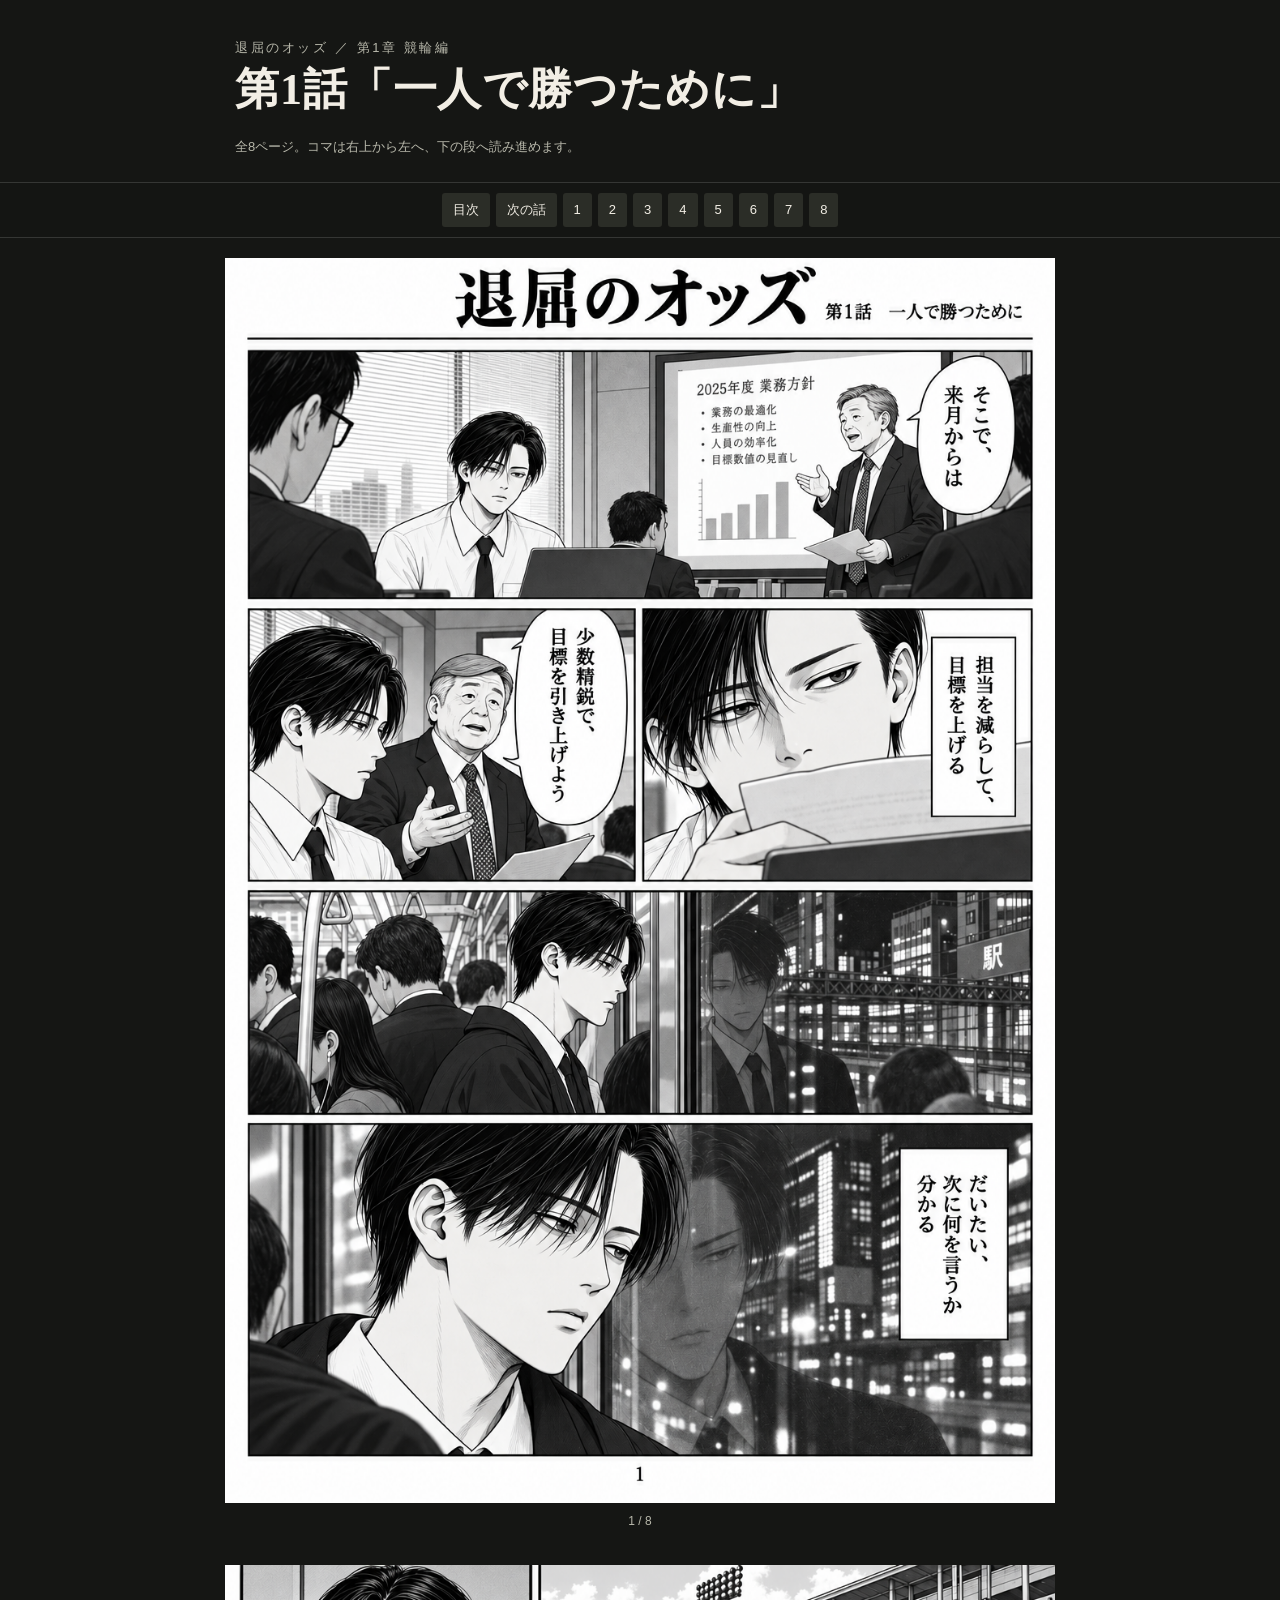
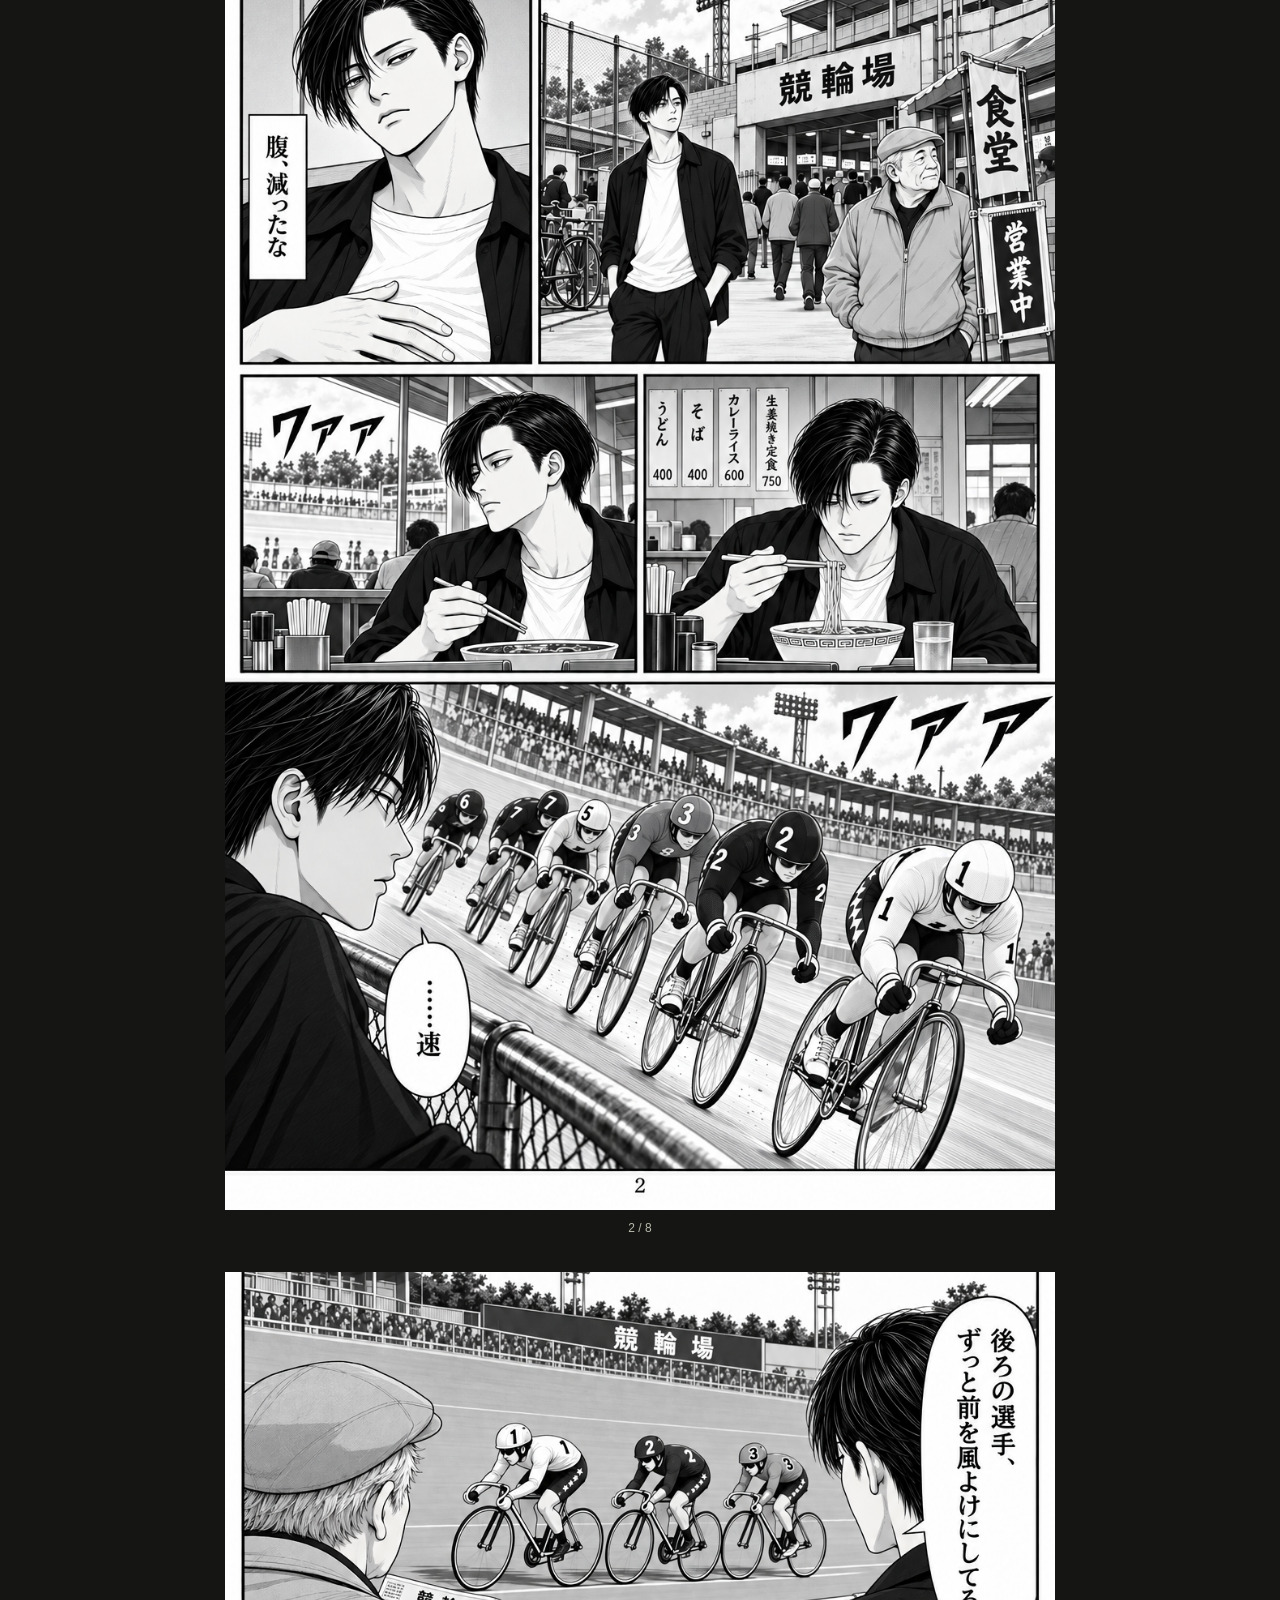
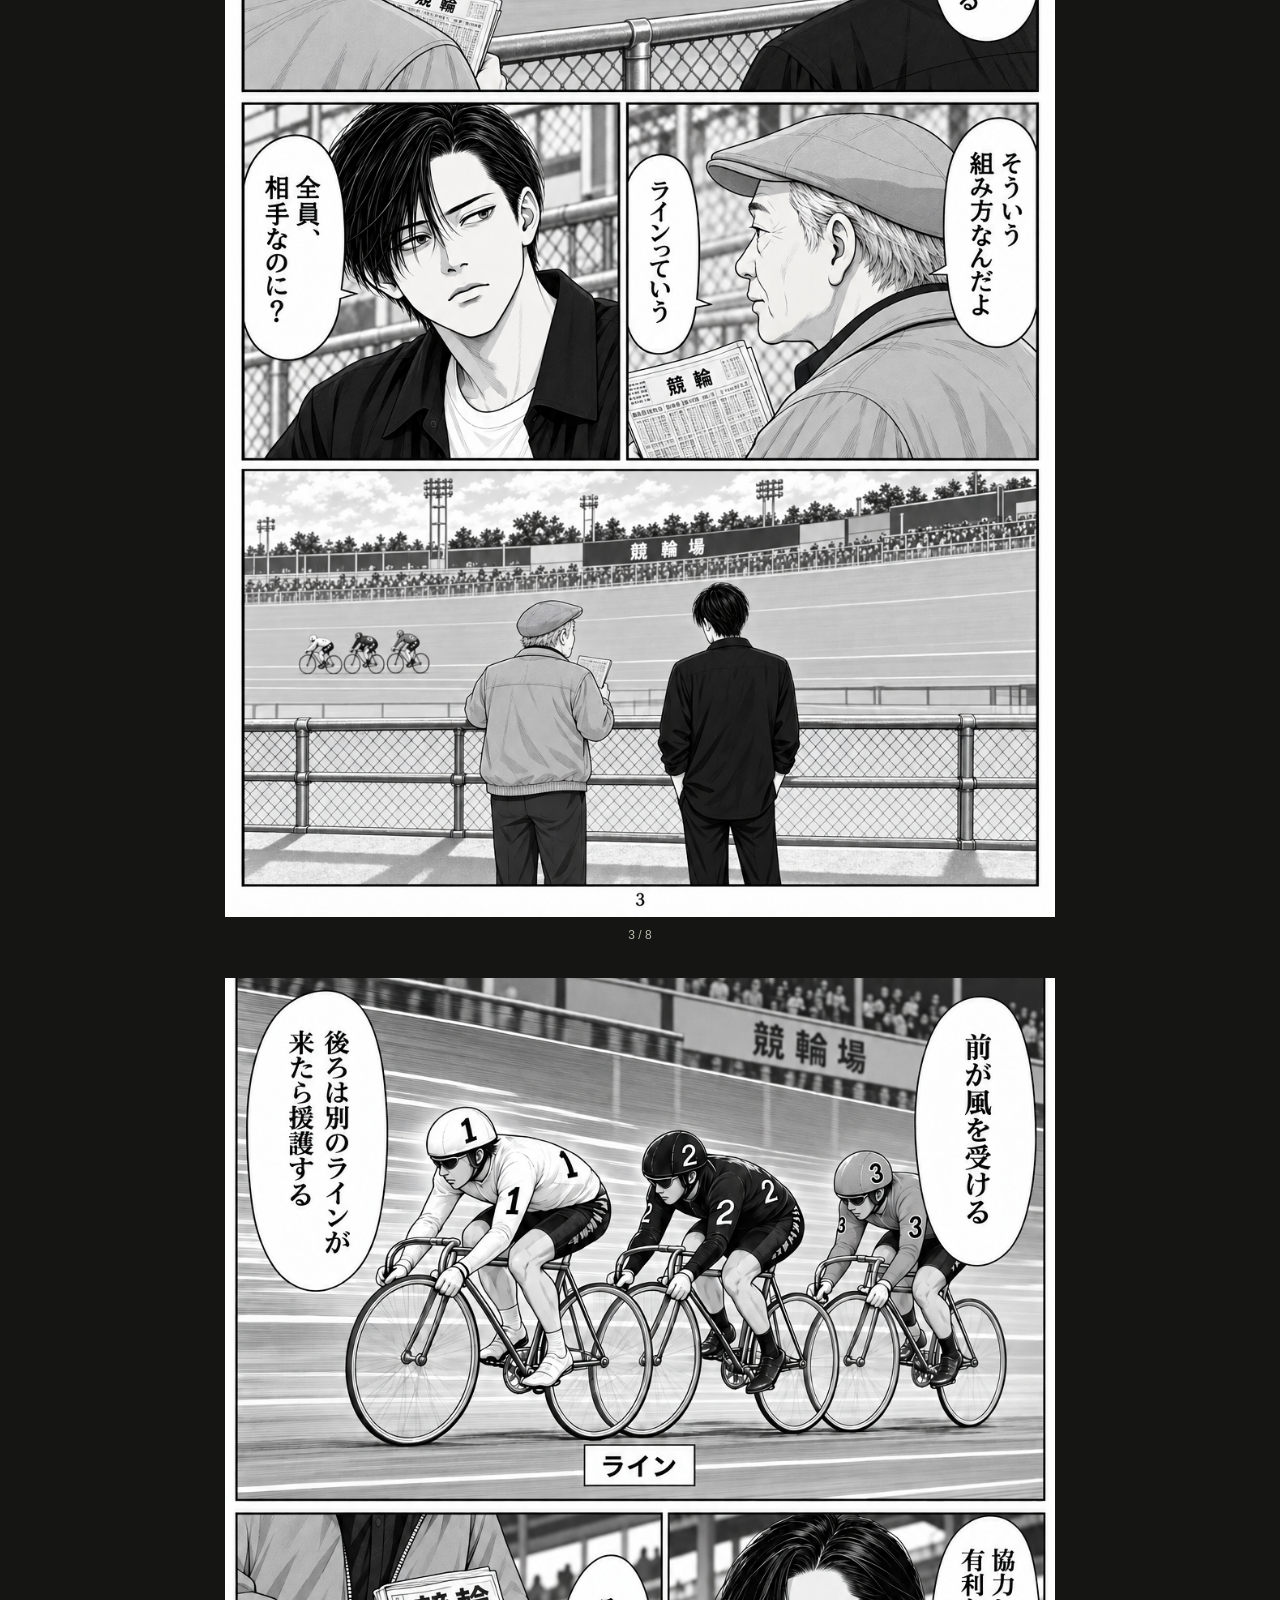
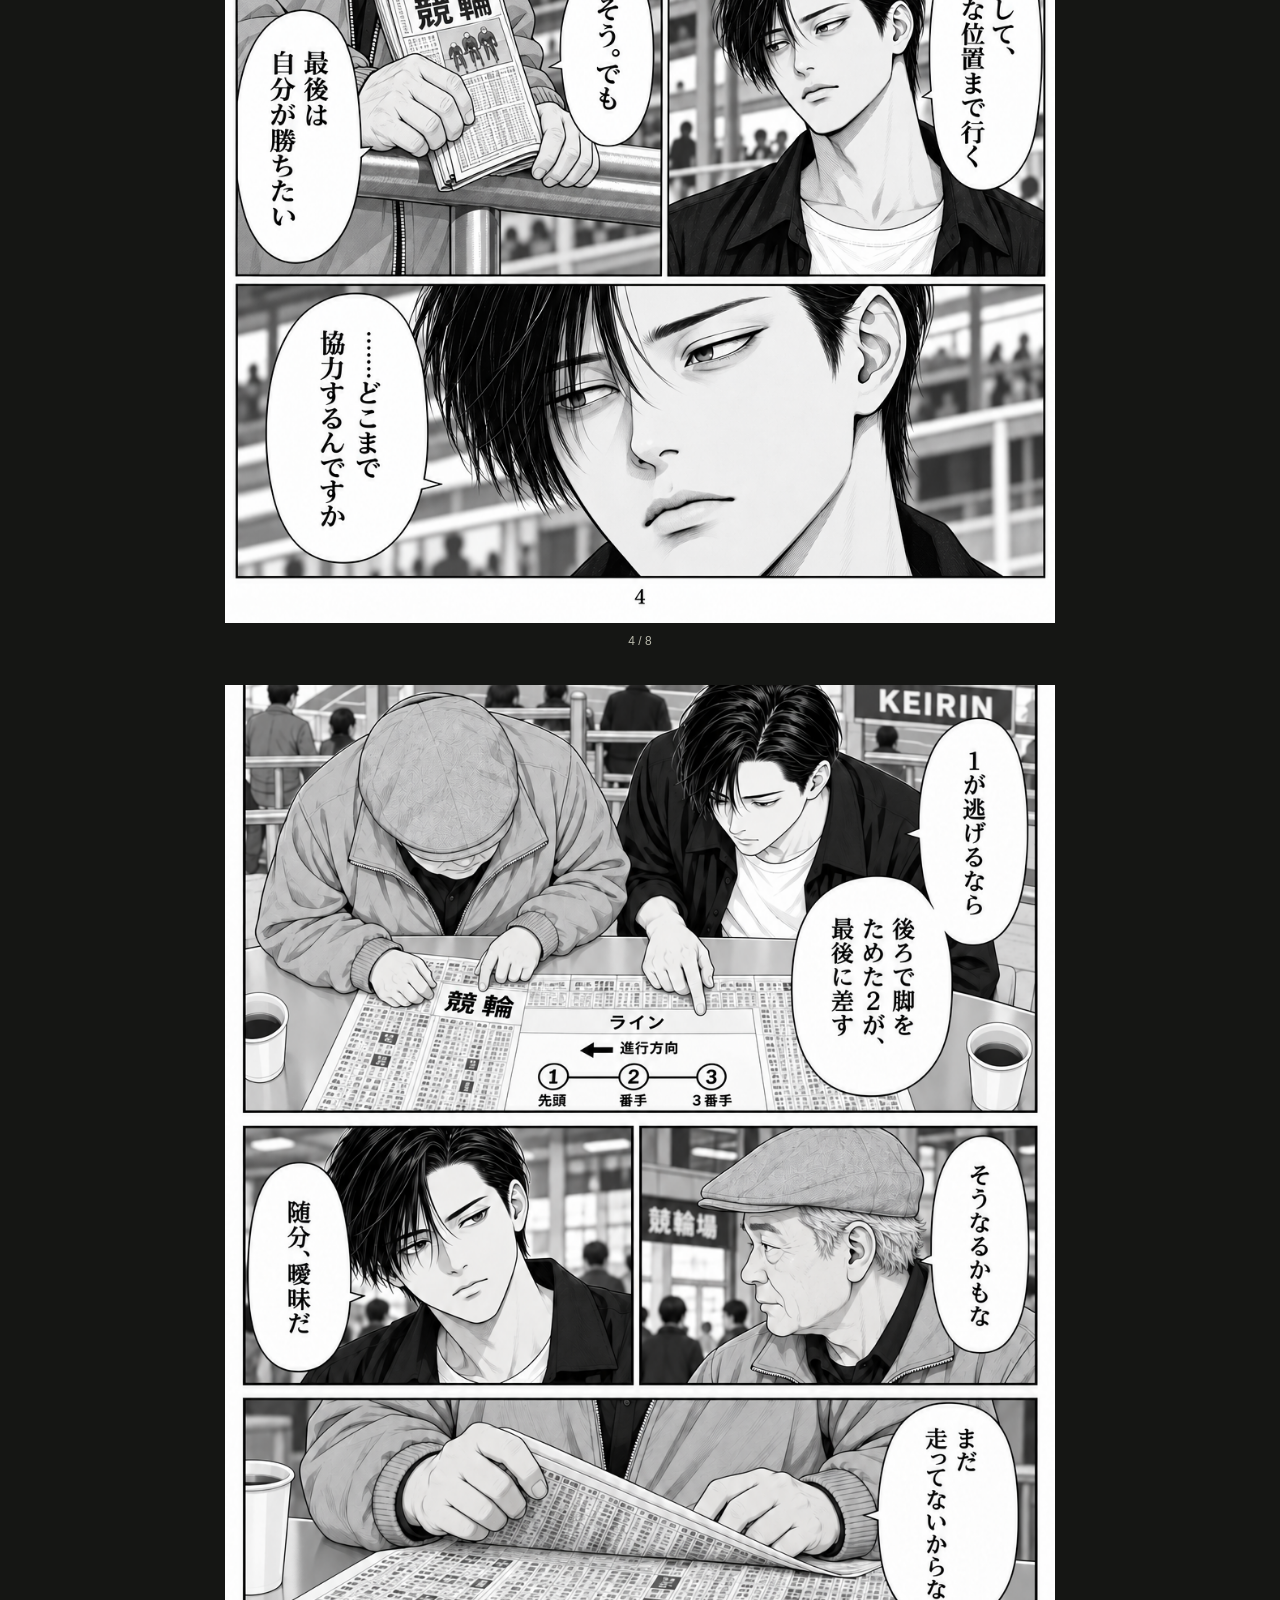
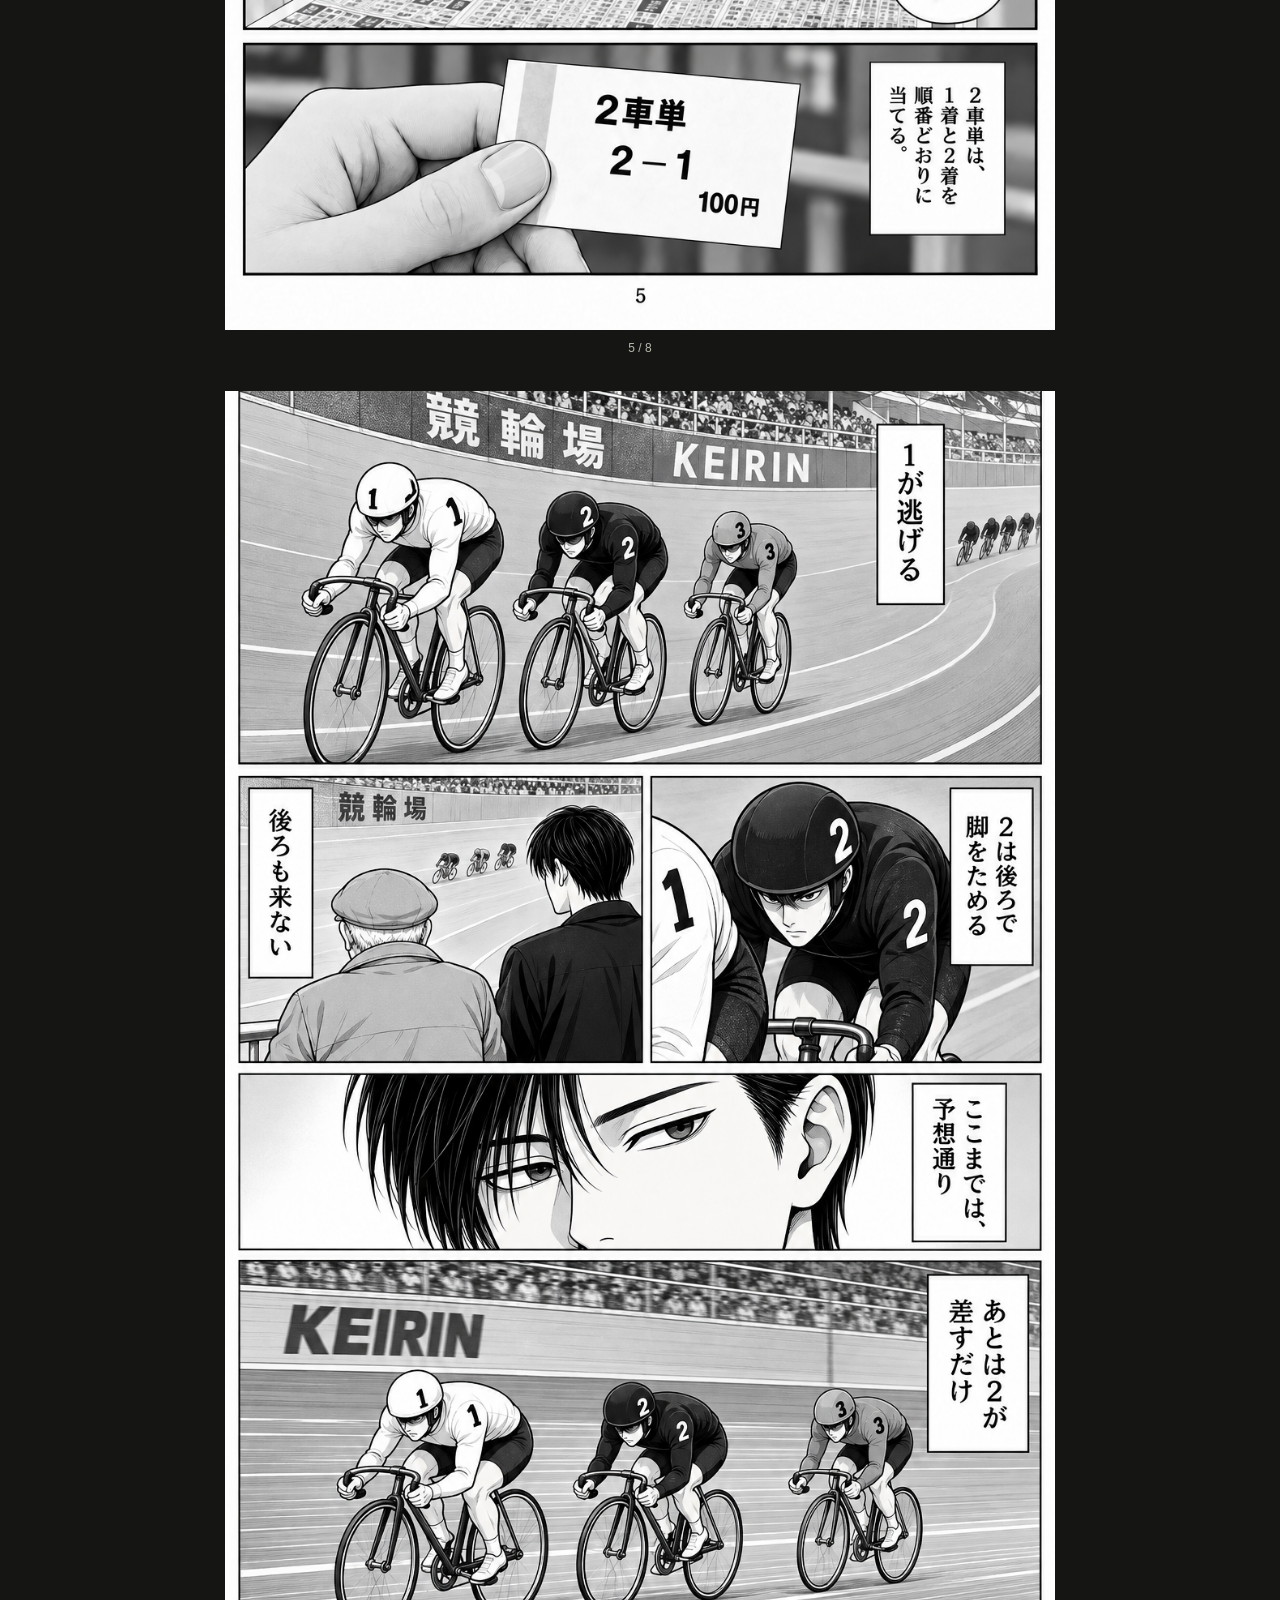
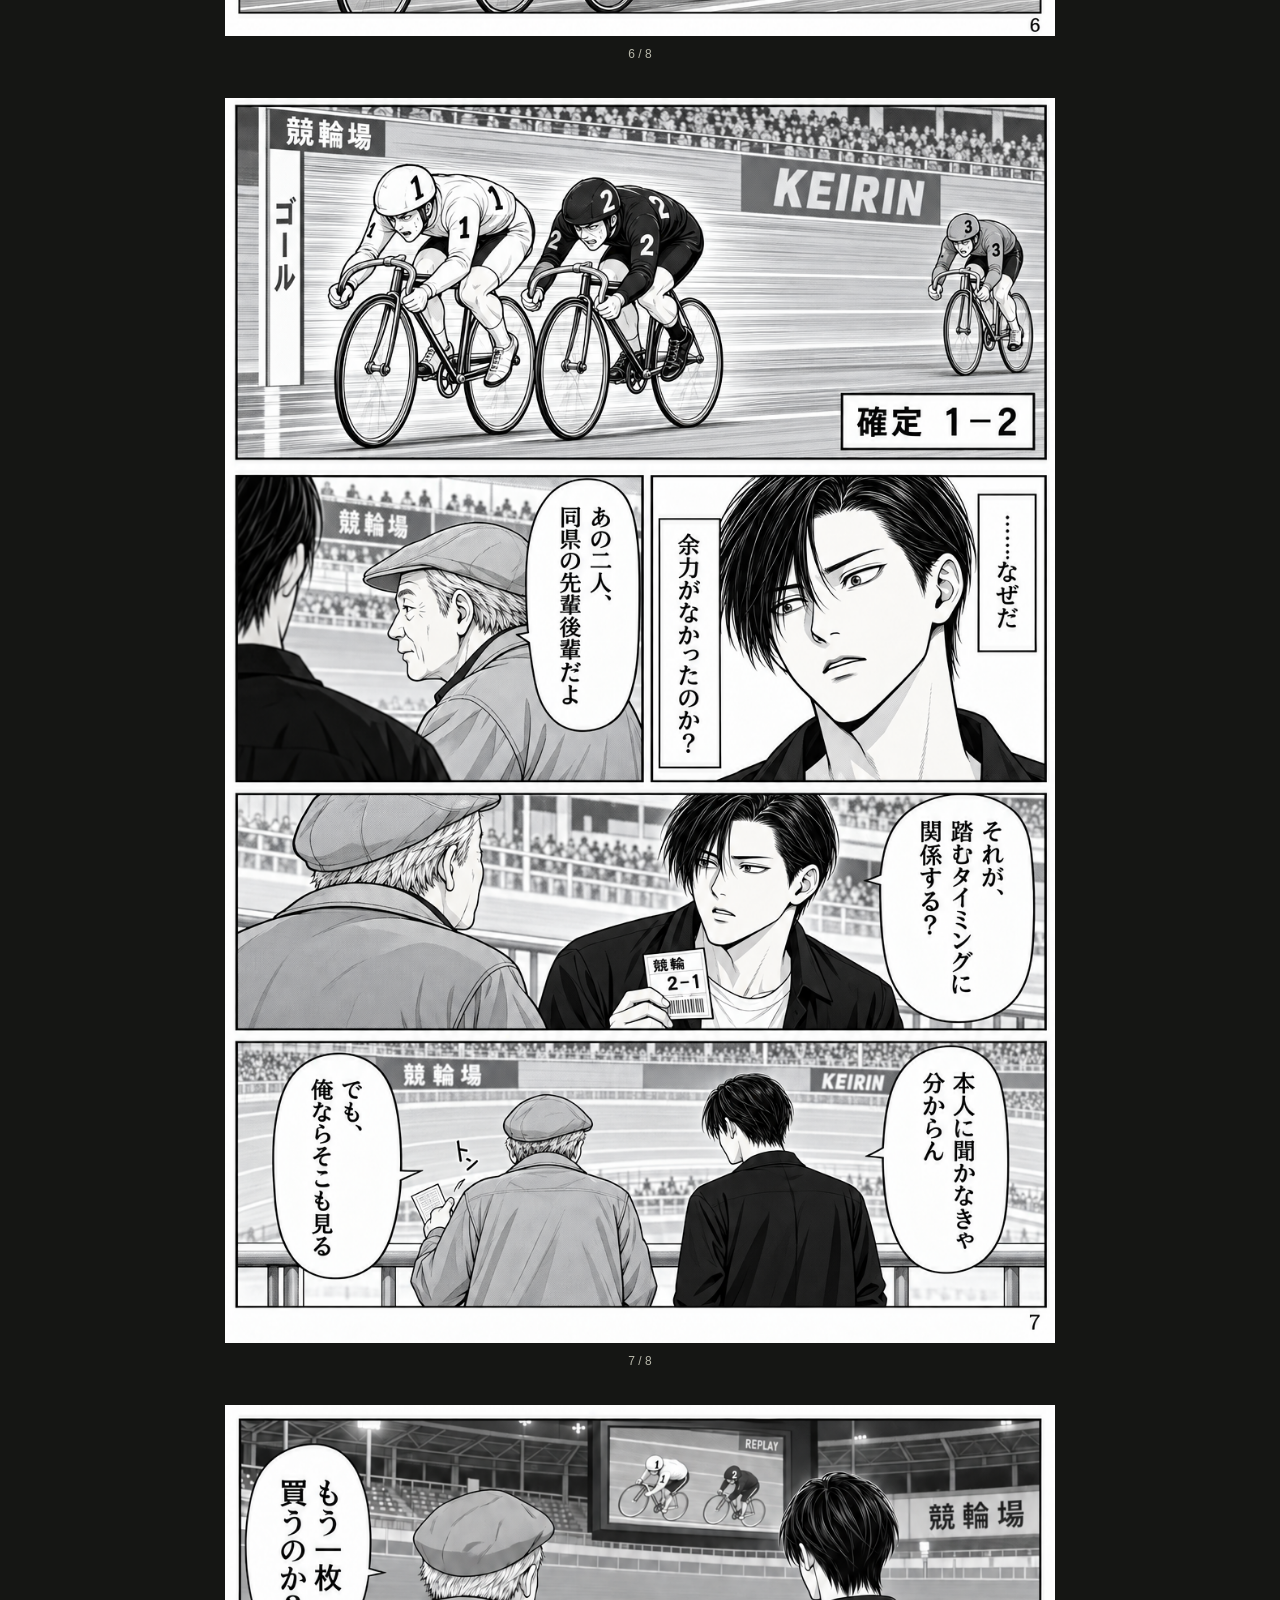
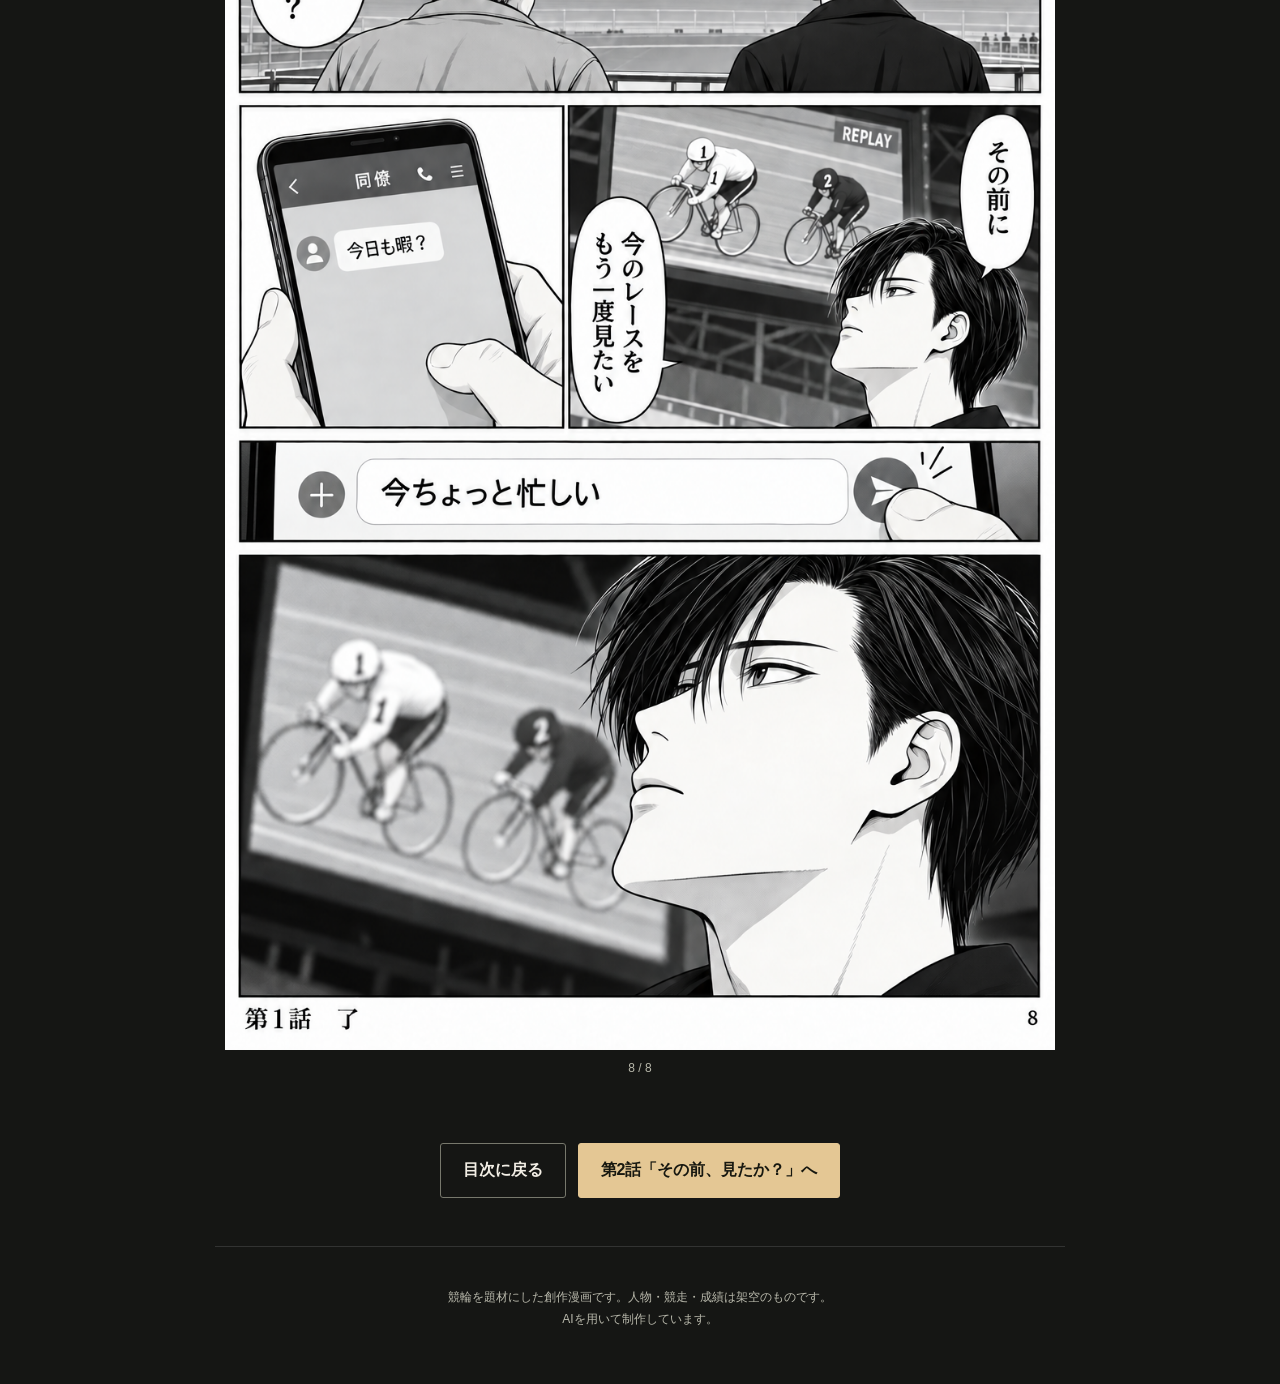
==== episodes/01/index.html @ 8da5b0f0 "Publish first three chapters of Taikutsu no Odds" ====
<!doctype html>
<html lang="ja"><head><meta charset="utf-8"><meta name="viewport" content="width=device-width,initial-scale=1"><meta name="description" content="退屈な日々に、予想外の着順。"><meta name="theme-color" content="#151614"><title>第1話「一人で勝つために」｜退屈のオッズ</title><link rel="stylesheet" href="../../styles.css"></head><body><a class="skip" href="#p1">本文へ</a><header class="reader-head"><p class="eyebrow">退屈のオッズ ／ 第1章 競輪編</p><h1>第1話「一人で勝つために」</h1><p>全8ページ。コマは右上から左へ、下の段へ読み進めます。</p></header><nav class="reader-nav" aria-label="話とページを選ぶ"><a href="../../index.html">目次</a><a href="../02/index.html">次の話</a><a href="#p1" aria-label="1ページへ">1</a><a href="#p2" aria-label="2ページへ">2</a><a href="#p3" aria-label="3ページへ">3</a><a href="#p4" aria-label="4ページへ">4</a><a href="#p5" aria-label="5ページへ">5</a><a href="#p6" aria-label="6ページへ">6</a><a href="#p7" aria-label="7ページへ">7</a><a href="#p8" aria-label="8ページへ">8</a></nav><main class="reader" aria-label="漫画本文"><figure id="p1"><img src="page-01.png" width="1024" height="1536" alt="退屈のオッズ 第1話 1ページ" fetchpriority="high" decoding="async"><figcaption>1 / 8</figcaption></figure>
<figure id="p2"><img src="page-02.png" width="1024" height="1536" alt="退屈のオッズ 第1話 2ページ" loading="lazy" decoding="async"><figcaption>2 / 8</figcaption></figure>
<figure id="p3"><img src="page-03.png" width="1024" height="1536" alt="退屈のオッズ 第1話 3ページ" loading="lazy" decoding="async"><figcaption>3 / 8</figcaption></figure>
<figure id="p4"><img src="page-04.png" width="1024" height="1536" alt="退屈のオッズ 第1話 4ページ" loading="lazy" decoding="async"><figcaption>4 / 8</figcaption></figure>
<figure id="p5"><img src="page-05.png" width="1024" height="1536" alt="退屈のオッズ 第1話 5ページ" loading="lazy" decoding="async"><figcaption>5 / 8</figcaption></figure>
<figure id="p6"><img src="page-06.png" width="1024" height="1536" alt="退屈のオッズ 第1話 6ページ" loading="lazy" decoding="async"><figcaption>6 / 8</figcaption></figure>
<figure id="p7"><img src="page-07.png" width="1024" height="1536" alt="退屈のオッズ 第1話 7ページ" loading="lazy" decoding="async"><figcaption>7 / 8</figcaption></figure>
<figure id="p8"><img src="page-08.png" width="1024" height="1536" alt="退屈のオッズ 第1話 8ページ" loading="lazy" decoding="async"><figcaption>8 / 8</figcaption></figure></main><section class="episode-end" aria-label="続きを読む"><div class="buttons"><a class="button" href="../../index.html">目次に戻る</a><a class="button primary" href="../02/index.html">第2話「その前、見たか？」へ</a></div></section><footer class="site-foot reader-foot"><p>競輪を題材にした創作漫画です。人物・競走・成績は架空のものです。<br>AIを用いて制作しています。</p></footer></body></html>
---- styles.css ----
:root{color-scheme:dark;--bg:#151614;--panel:#222420;--ink:#f2eee5;--muted:#b8b8ab;--accent:#e4c794}*{box-sizing:border-box}html{scroll-padding-top:82px}body{margin:0;background:var(--bg);color:var(--ink);font-family:"Yu Gothic","Hiragino Kaku Gothic ProN",Meiryo,sans-serif;line-height:1.8}a{color:inherit;text-underline-offset:5px}a:focus-visible{outline:3px solid var(--accent);outline-offset:5px}a:hover{color:var(--accent)}.skip{position:absolute;top:-100px;left:16px;background:var(--ink);color:#111;padding:8px;z-index:10}.skip:focus{top:10px}.wrap{width:min(1120px,calc(100% - 40px));margin:auto}.brand{display:inline-block;text-decoration:none;font-weight:700;letter-spacing:.15em}.site-head{padding:24px 0;border-bottom:1px solid #ffffff20}.eyebrow{font-size:12px;letter-spacing:.2em;color:var(--accent);margin:0 0 16px}.hero{padding:72px 0 64px;max-width:820px}h1,h2,h3{font-family:"Yu Mincho","Hiragino Mincho ProN",serif;line-height:1.4}h1{font-size:clamp(40px,8vw,80px);letter-spacing:.08em;margin:0 0 24px}.intro{color:var(--muted);font-size:clamp(16px,2vw,19px);margin-bottom:28px}.buttons{display:flex;gap:12px;flex-wrap:wrap}.button{display:inline-block;text-decoration:none;padding:12px 22px;border:1px solid #77786c;border-radius:3px;font-weight:700}.button.primary{background:var(--accent);color:#171810;border-color:var(--accent)}.button:hover{background:#383a32;color:var(--ink)}.section-title{font:700 16px/1.5 "Yu Gothic",sans-serif;letter-spacing:.15em;border-top:1px solid #ffffff20;padding-top:28px;margin-bottom:24px}.episodes{display:grid;grid-template-columns:repeat(3,minmax(0,1fr));gap:24px;padding-bottom:64px}.episode-card{text-decoration:none;display:block;background:var(--panel);border:1px solid #ffffff15;border-radius:4px;overflow:hidden;transition:border-color .15s}.episode-card:hover{border-color:var(--accent)}.cover{aspect-ratio:4/3;overflow:hidden;background:#fff}.cover img{width:100%;height:100%;object-fit:cover;object-position:top;display:block}.card-text{padding:22px}.card-text small{color:var(--accent);font-size:12px}.card-text h3{font-size:24px;margin:8px 0 12px}.card-text p{font-size:14px;color:var(--muted);margin:0}.site-foot{border-top:1px solid #ffffff20;padding:28px 0 42px;color:var(--muted);font-size:12px}.reader-head{max-width:850px;margin:auto;padding:36px 20px 24px}.reader-head h1{font-size:clamp(28px,5vw,44px);letter-spacing:.02em;margin:0 0 14px}.reader-head p{font-size:13px;color:var(--muted);margin:0}.reader-nav{position:sticky;top:0;z-index:5;background:#151614f2;backdrop-filter:blur(10px);border-block:1px solid #ffffff25;display:flex;justify-content:center;gap:6px;flex-wrap:wrap;padding:10px}.reader-nav a{text-decoration:none;padding:5px 11px;border-radius:3px;background:#2b2d27;font-size:13px;min-height:34px;text-align:center}.reader-nav a:hover{background:#45493a}.reader{max-width:850px;margin:auto;padding:20px 10px}.reader figure{margin:0 0 32px;scroll-margin-top:90px}.reader img{width:100%;height:auto;display:block;background:white}.reader figcaption{text-align:center;color:var(--muted);font-size:12px;padding-top:8px}.episode-end{max-width:850px;margin:0 auto;padding:12px 20px 48px}.episode-end .buttons{justify-content:center}.reader-foot{text-align:center;max-width:850px;margin:auto;padding-inline:20px}.page-count{font-size:12px;color:var(--muted)}@media(max-width:700px){.hero{padding:44px 0}.episodes{grid-template-columns:1fr;gap:20px}.episode-card{display:grid;grid-template-columns:34% 1fr}.cover{height:100%;aspect-ratio:auto;min-height:165px}.card-text{padding:20px 16px}.card-text h3{font-size:22px}.reader{padding-inline:0}.reader-nav{gap:4px;padding:8px 4px}.reader-nav a{padding:6px 9px}.reader figure{margin-bottom:24px}.wrap{width:calc(100% - 32px)}}@media(prefers-reduced-motion:reduce){*{transition:none!important}}@media print{body{background:white}.site-head,.reader-head,.reader-nav,.episode-end,.site-foot,.reader figcaption{display:none}.reader{padding:0;max-width:none}.reader figure{margin:0;break-after:page}.reader img{max-height:100vh;object-fit:contain}}
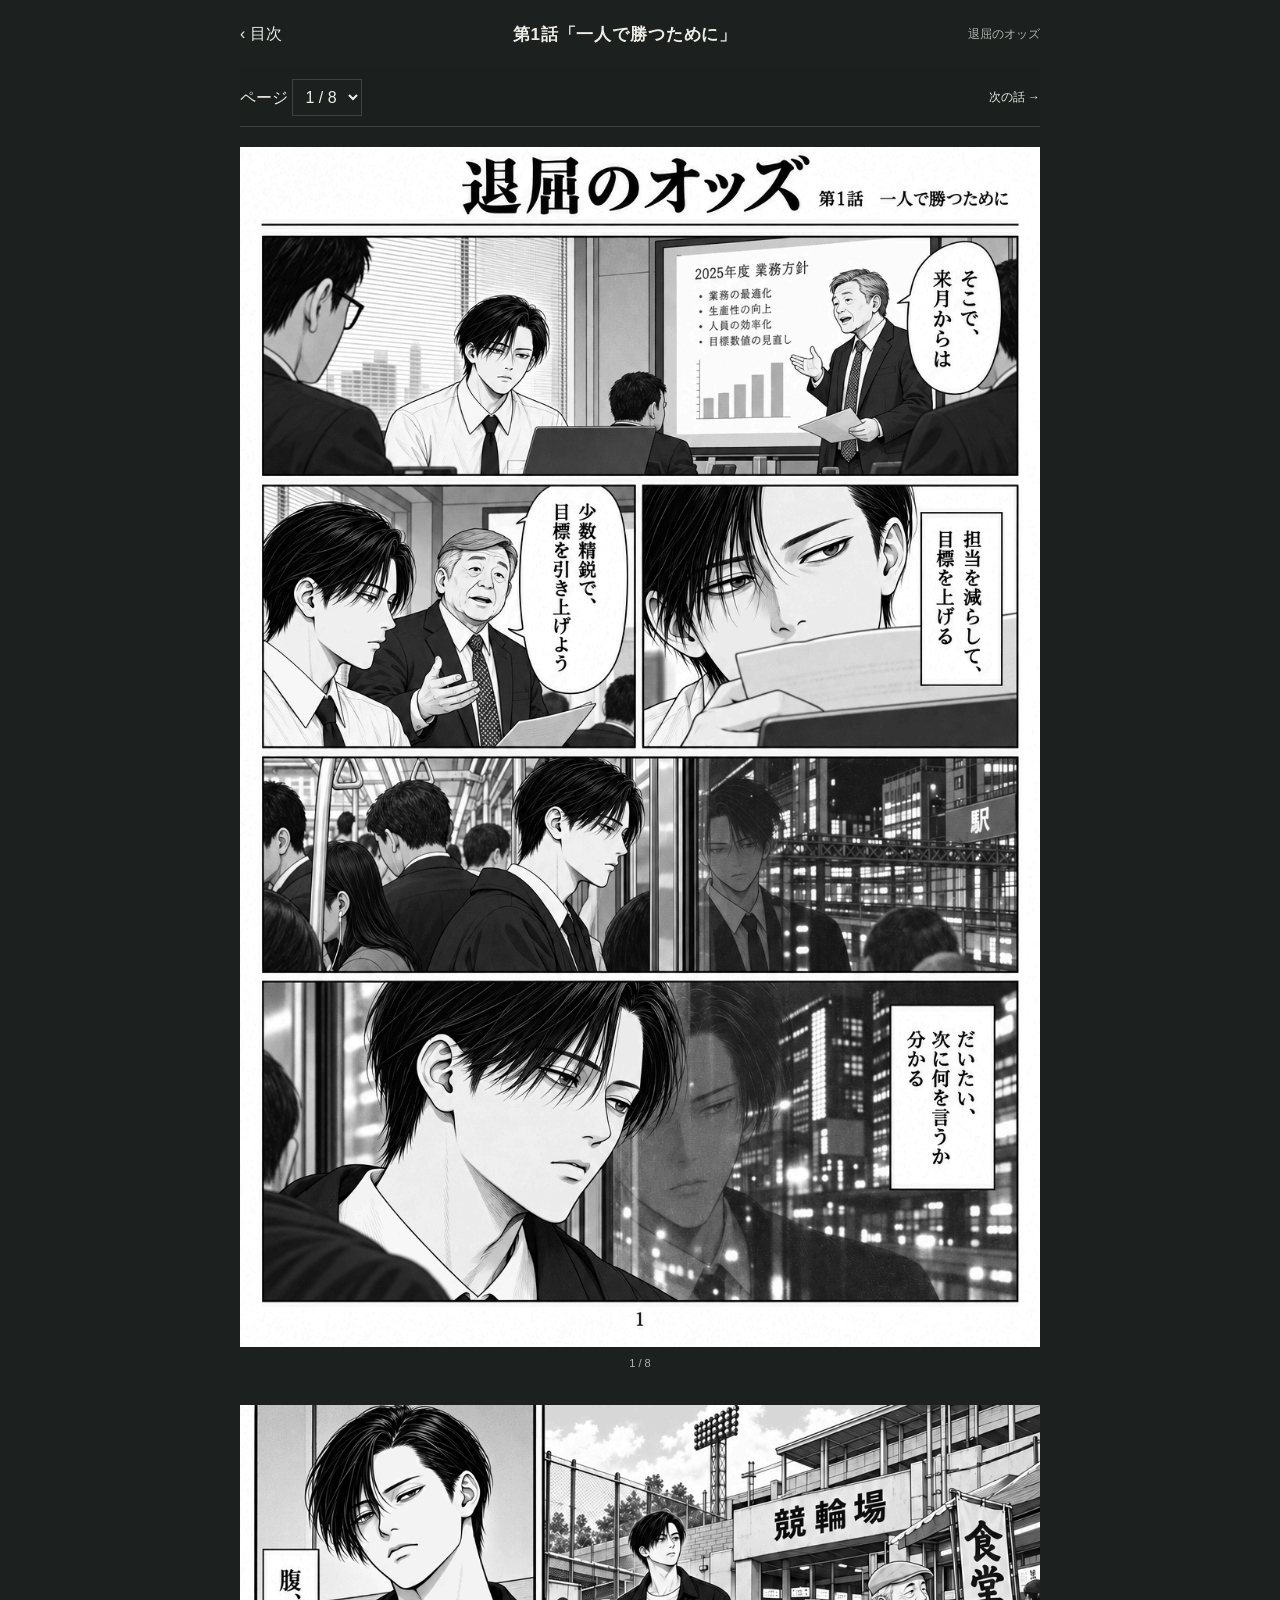
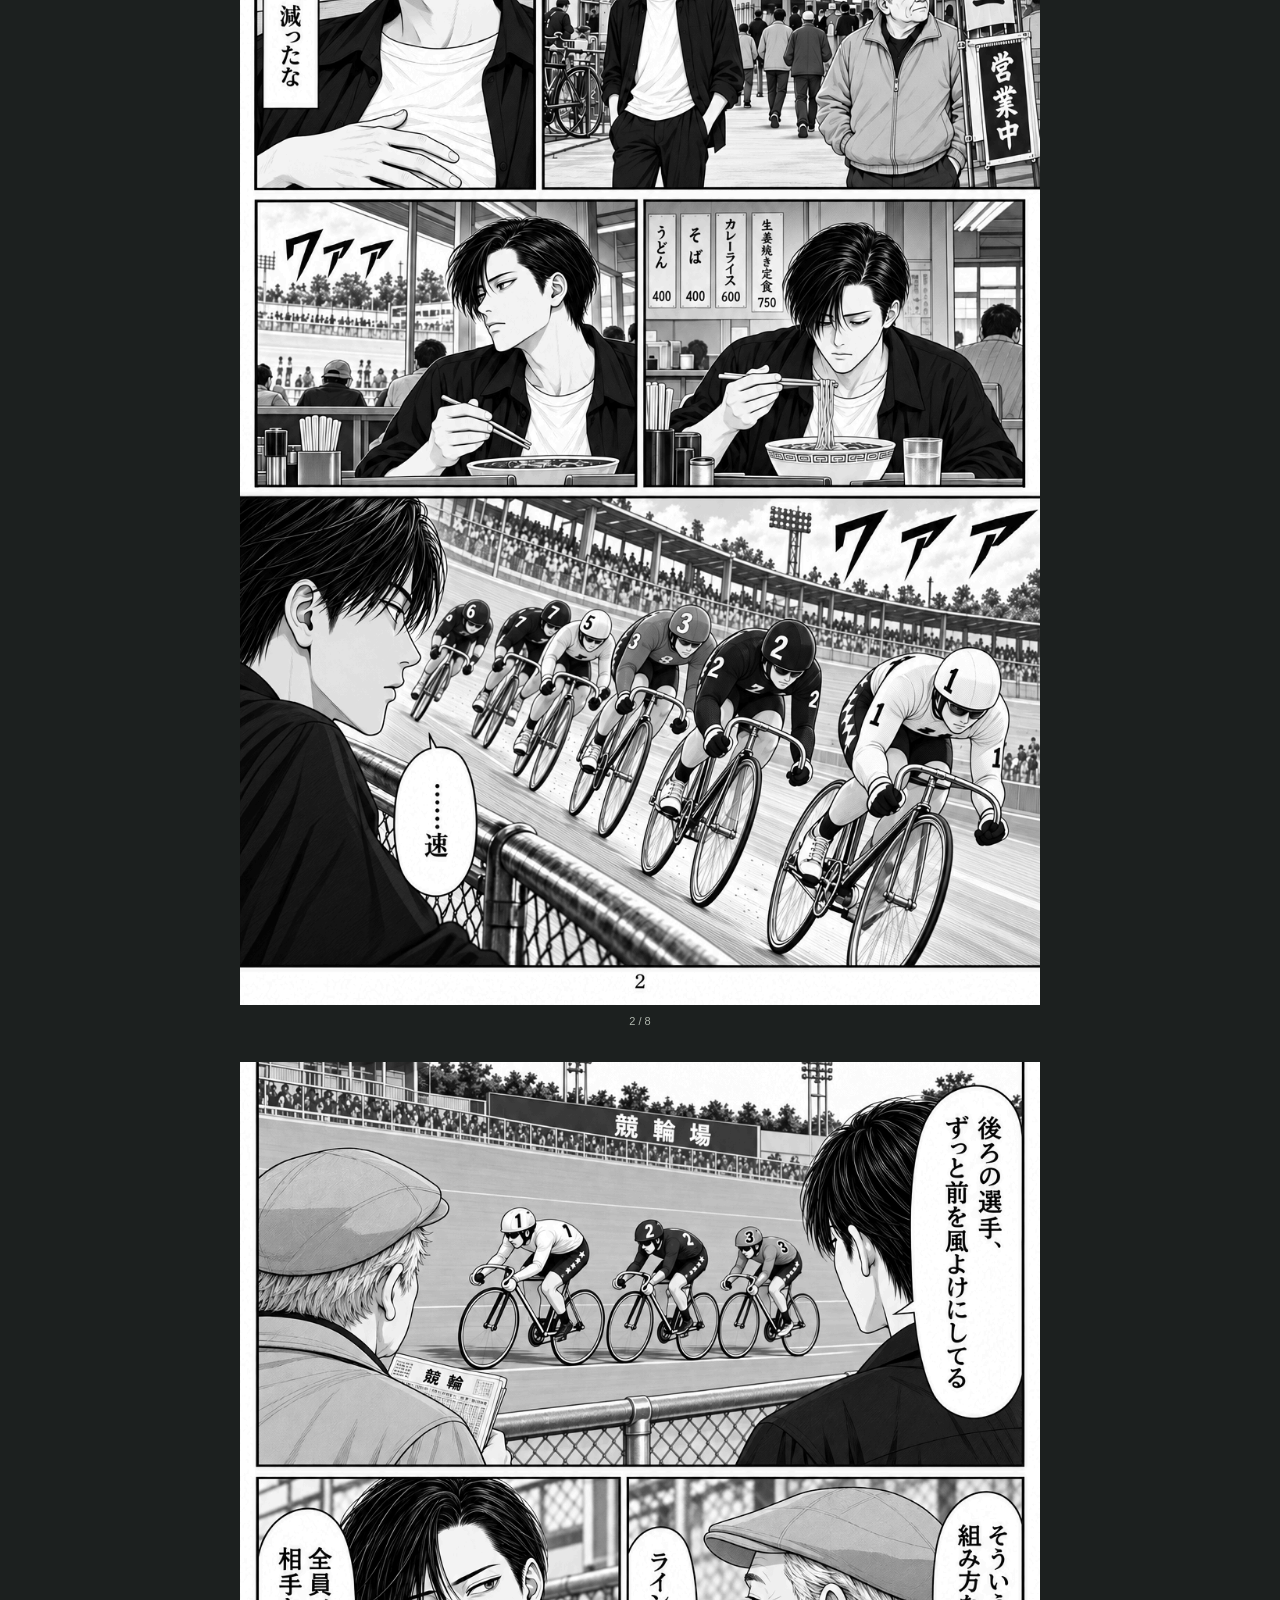
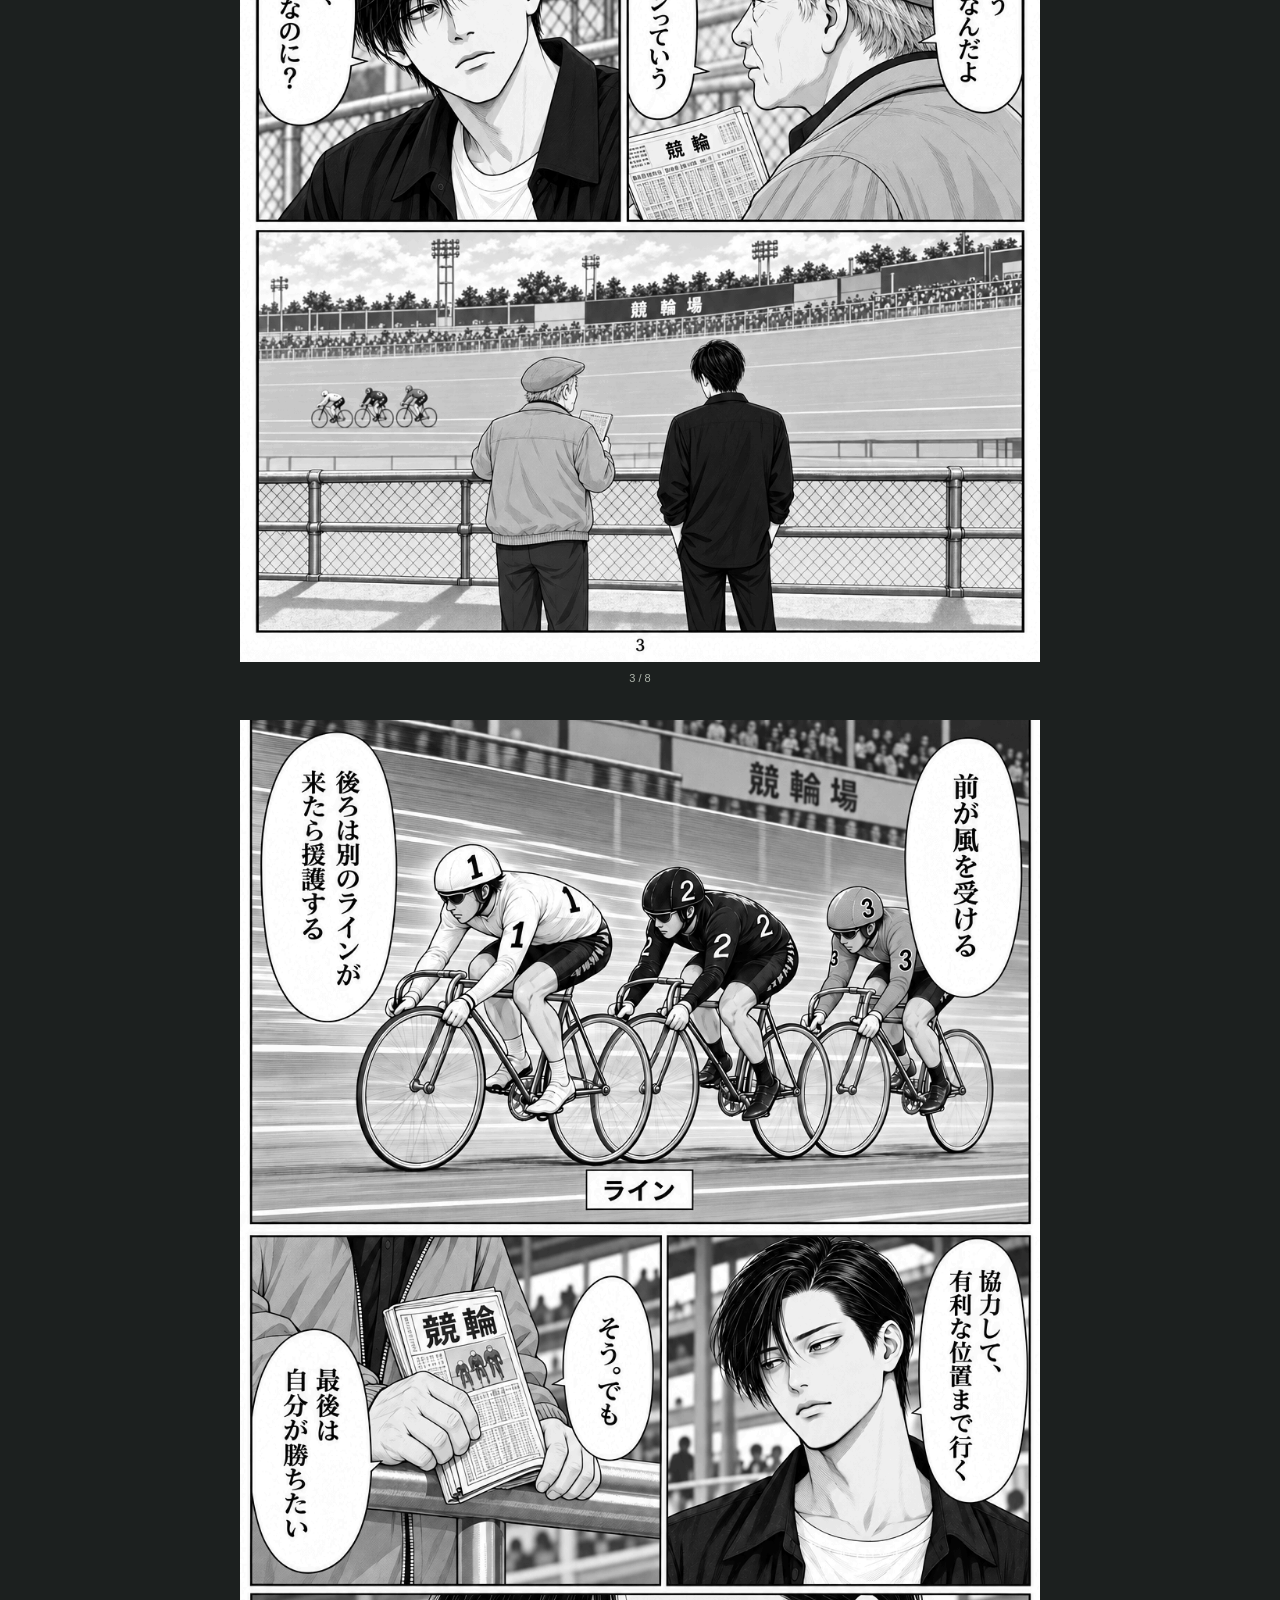
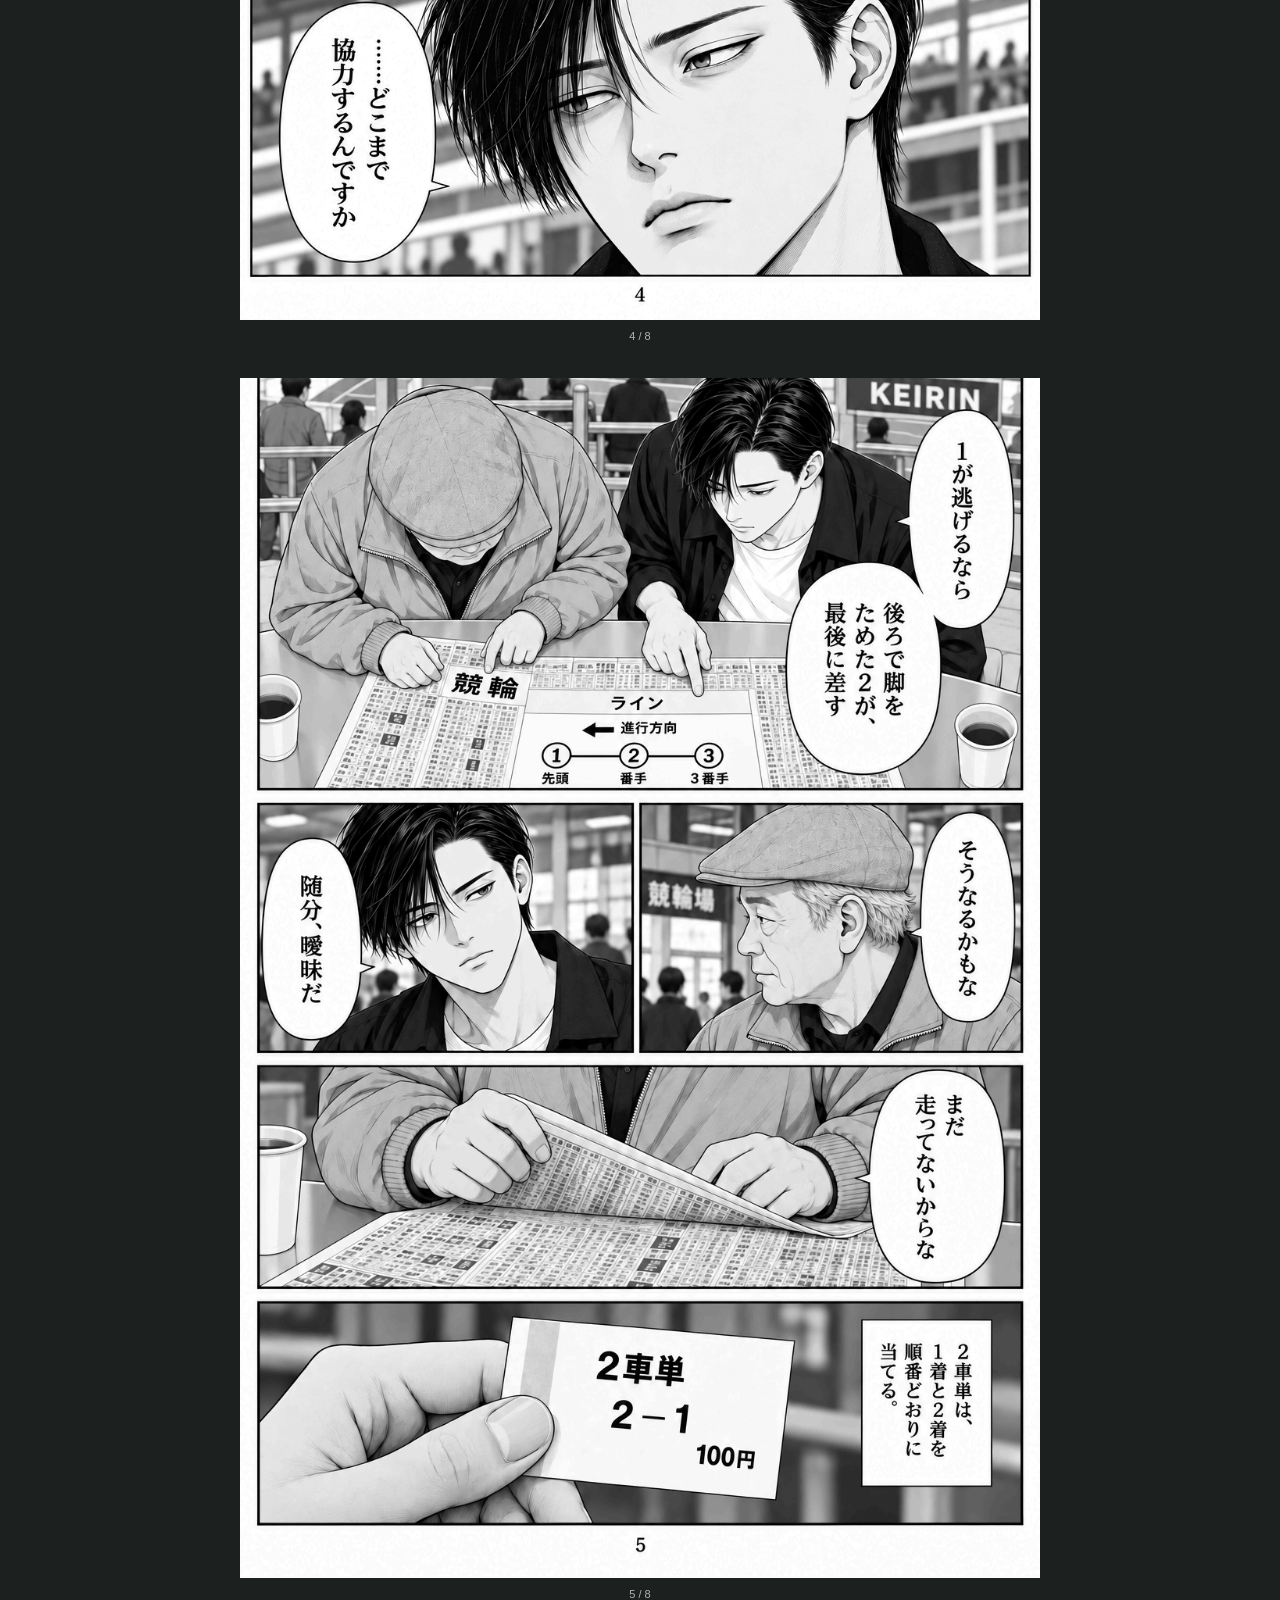
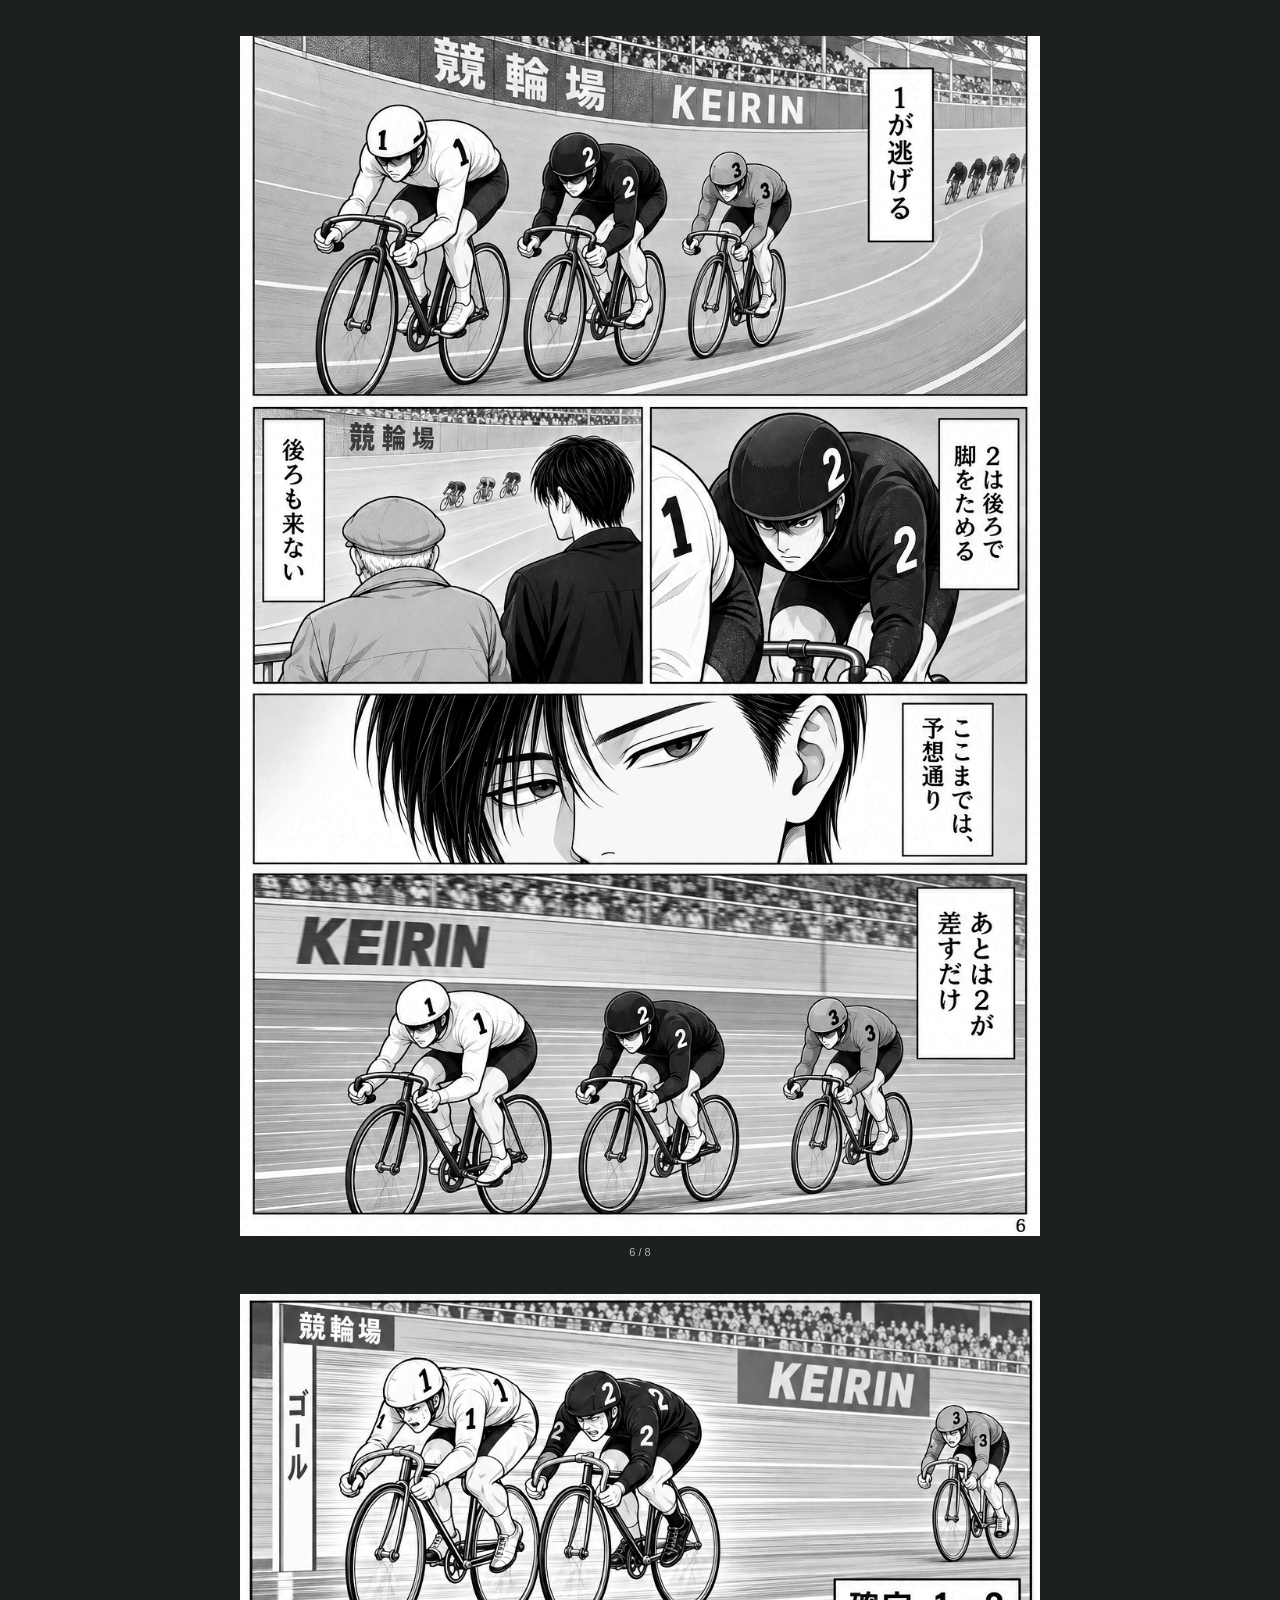
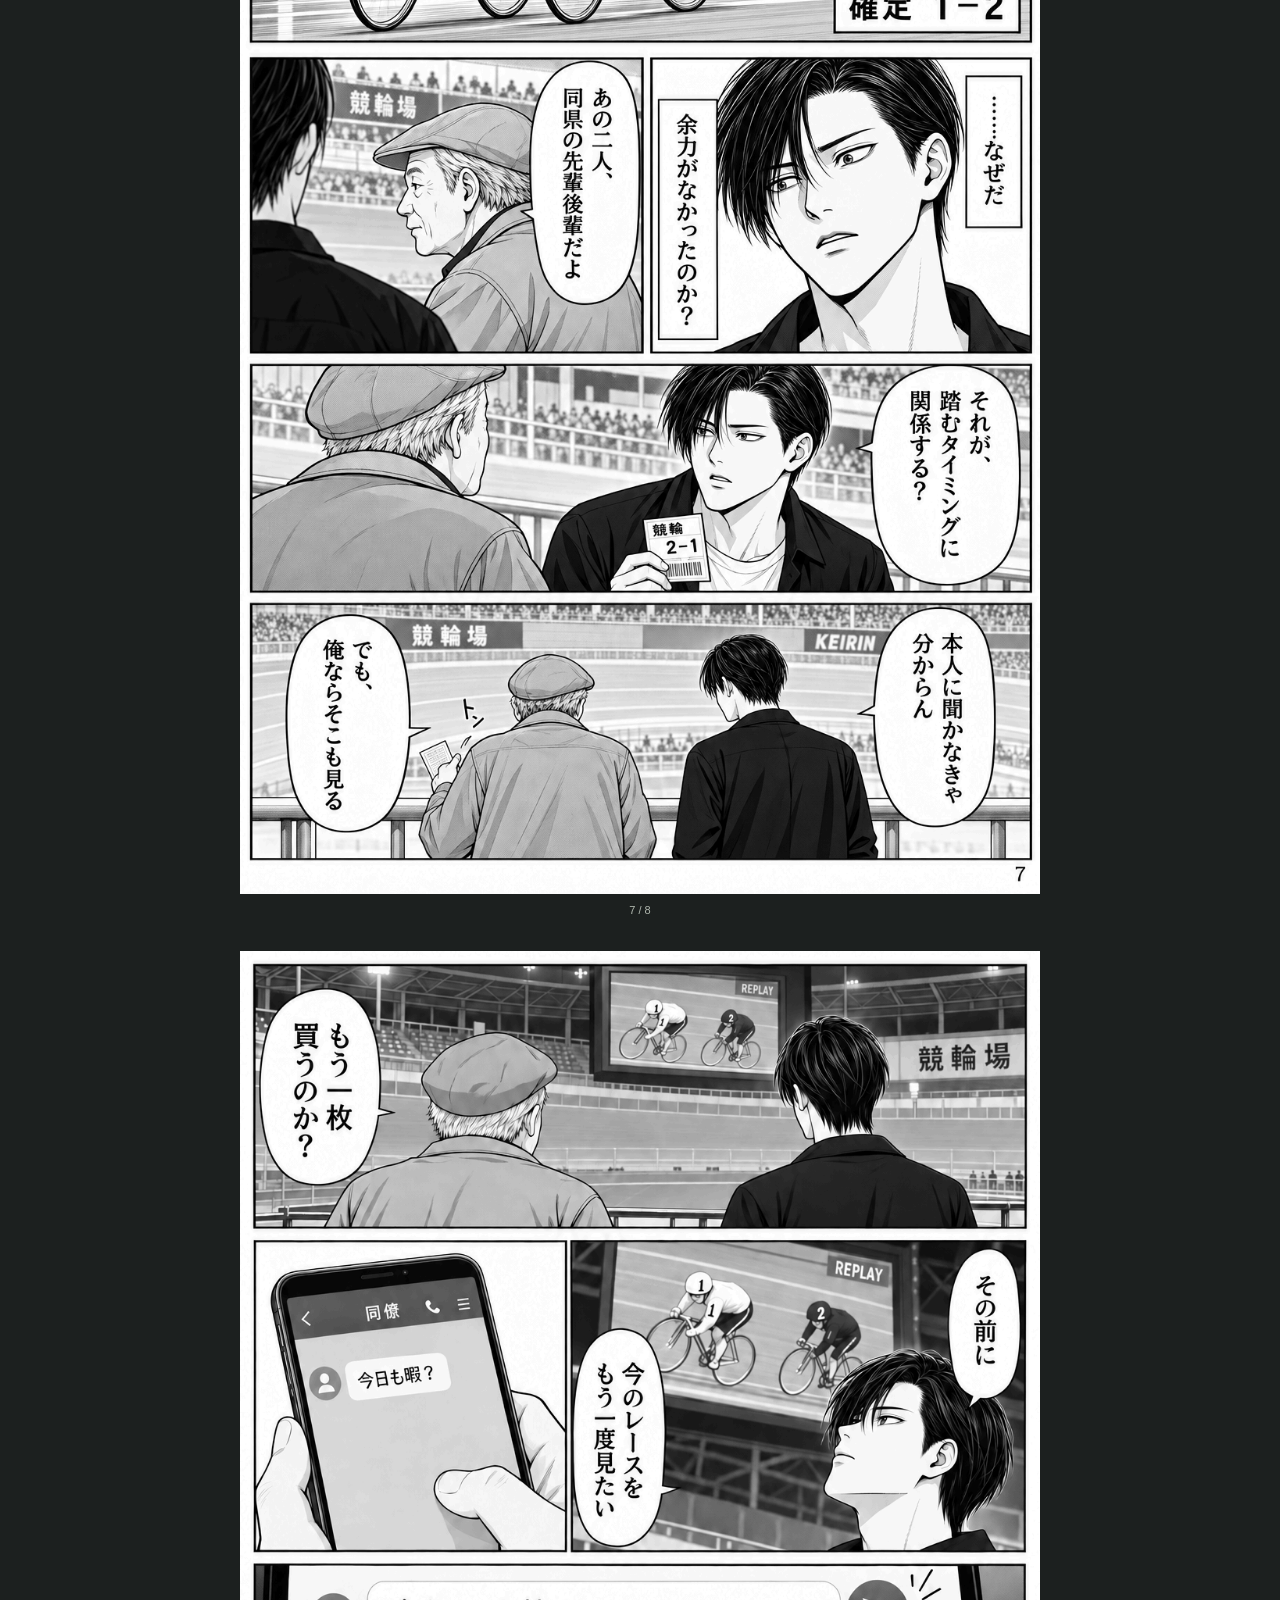
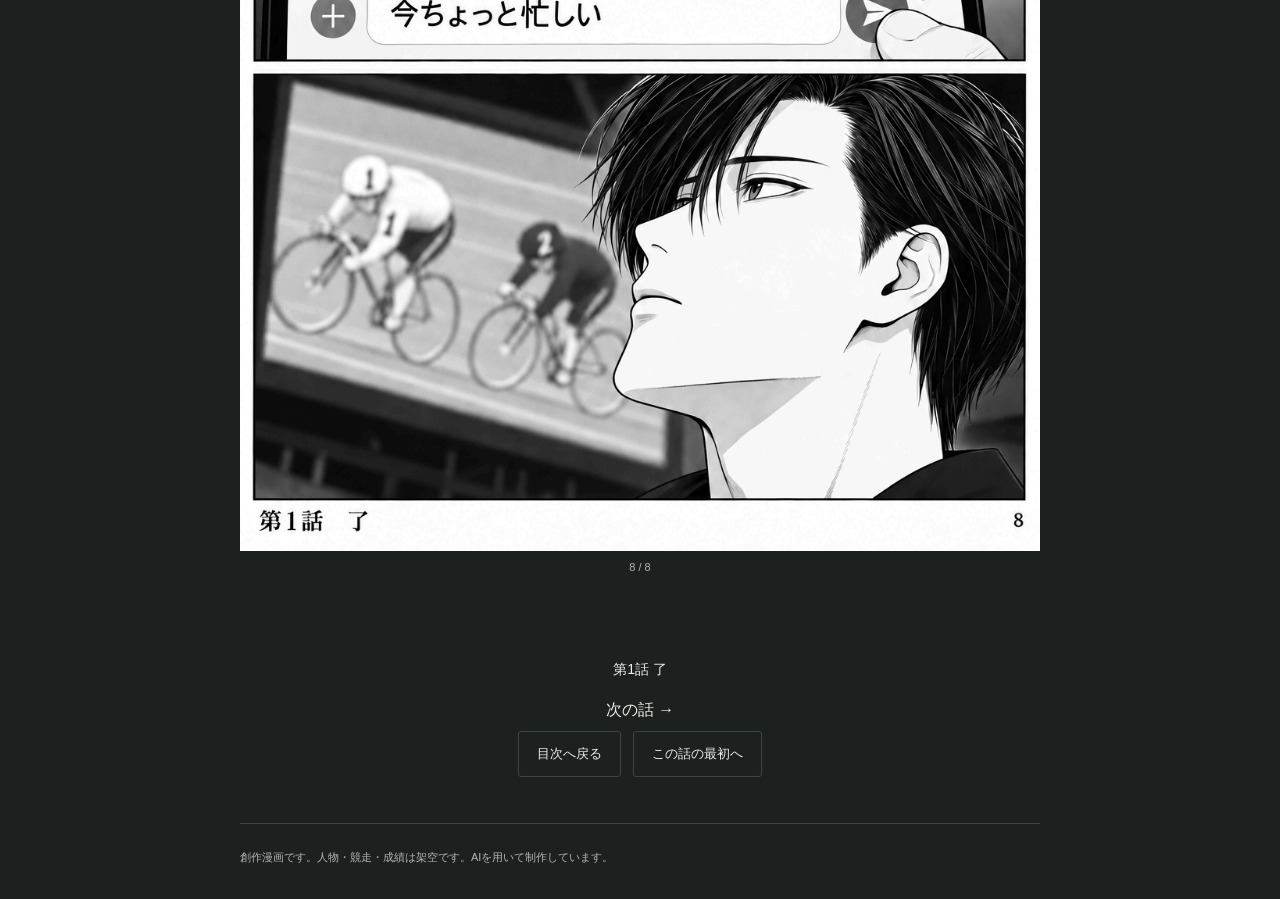
==== commit 87311d56: "Adopt simple homepage style and optimize manga PNGs" ====
--- a/episodes/01/index.html
+++ b/episodes/01/index.html
@@ -1,9 +1,8 @@
-<!doctype html>
-<html lang="ja"><head><meta charset="utf-8"><meta name="viewport" content="width=device-width,initial-scale=1"><meta name="description" content="退屈な日々に、予想外の着順。"><meta name="theme-color" content="#151614"><title>第1話「一人で勝つために」｜退屈のオッズ</title><link rel="stylesheet" href="../../styles.css"></head><body><a class="skip" href="#p1">本文へ</a><header class="reader-head"><p class="eyebrow">退屈のオッズ ／ 第1章 競輪編</p><h1>第1話「一人で勝つために」</h1><p>全8ページ。コマは右上から左へ、下の段へ読み進めます。</p></header><nav class="reader-nav" aria-label="話とページを選ぶ"><a href="../../index.html">目次</a><a href="../02/index.html">次の話</a><a href="#p1" aria-label="1ページへ">1</a><a href="#p2" aria-label="2ページへ">2</a><a href="#p3" aria-label="3ページへ">3</a><a href="#p4" aria-label="4ページへ">4</a><a href="#p5" aria-label="5ページへ">5</a><a href="#p6" aria-label="6ページへ">6</a><a href="#p7" aria-label="7ページへ">7</a><a href="#p8" aria-label="8ページへ">8</a></nav><main class="reader" aria-label="漫画本文"><figure id="p1"><img src="page-01.png" width="1024" height="1536" alt="退屈のオッズ 第1話 1ページ" fetchpriority="high" decoding="async"><figcaption>1 / 8</figcaption></figure>
+<!doctype html><html lang="ja"><head><meta charset="utf-8"><meta name="viewport" content="width=device-width,initial-scale=1"><meta name="theme-color" content="#1c201f"><title>第1話「一人で勝つために」｜退屈のオッズ</title><link rel="stylesheet" href="../../styles.css"></head><body class="reader"><a class="skip" href="#p1">本文へ</a><header class="reader-head wrap"><a href="../../index.html">‹ 目次</a><h1>第1話「一人で勝つために」</h1><span class="muted">退屈のオッズ</span></header><nav class="wrap readerbar" aria-label="話とページ"><label>ページ <select id="jump" aria-label="表示ページ"><option value="1">1 / 8</option><option value="2">2 / 8</option><option value="3">3 / 8</option><option value="4">4 / 8</option><option value="5">5 / 8</option><option value="6">6 / 8</option><option value="7">7 / 8</option><option value="8">8 / 8</option></select></label><div class="links"><a href="../02/">次の話 →</a></div></nav><main class="pages"><figure id="p1"><img src="page-01.png" width="1024" height="1536" alt="退屈のオッズ 第1話 1ページ" fetchpriority="high" decoding="async"><figcaption>1 / 8</figcaption></figure>
 <figure id="p2"><img src="page-02.png" width="1024" height="1536" alt="退屈のオッズ 第1話 2ページ" loading="lazy" decoding="async"><figcaption>2 / 8</figcaption></figure>
 <figure id="p3"><img src="page-03.png" width="1024" height="1536" alt="退屈のオッズ 第1話 3ページ" loading="lazy" decoding="async"><figcaption>3 / 8</figcaption></figure>
 <figure id="p4"><img src="page-04.png" width="1024" height="1536" alt="退屈のオッズ 第1話 4ページ" loading="lazy" decoding="async"><figcaption>4 / 8</figcaption></figure>
 <figure id="p5"><img src="page-05.png" width="1024" height="1536" alt="退屈のオッズ 第1話 5ページ" loading="lazy" decoding="async"><figcaption>5 / 8</figcaption></figure>
 <figure id="p6"><img src="page-06.png" width="1024" height="1536" alt="退屈のオッズ 第1話 6ページ" loading="lazy" decoding="async"><figcaption>6 / 8</figcaption></figure>
 <figure id="p7"><img src="page-07.png" width="1024" height="1536" alt="退屈のオッズ 第1話 7ページ" loading="lazy" decoding="async"><figcaption>7 / 8</figcaption></figure>
-<figure id="p8"><img src="page-08.png" width="1024" height="1536" alt="退屈のオッズ 第1話 8ページ" loading="lazy" decoding="async"><figcaption>8 / 8</figcaption></figure></main><section class="episode-end" aria-label="続きを読む"><div class="buttons"><a class="button" href="../../index.html">目次に戻る</a><a class="button primary" href="../02/index.html">第2話「その前、見たか？」へ</a></div></section><footer class="site-foot reader-foot"><p>競輪を題材にした創作漫画です。人物・競走・成績は架空のものです。<br>AIを用いて制作しています。</p></footer></body></html>
+<figure id="p8"><img src="page-08.png" width="1024" height="1536" alt="退屈のオッズ 第1話 8ページ" loading="lazy" decoding="async"><figcaption>8 / 8</figcaption></figure></main><section class="reader-end"><p>第1話 了</p><div class="links"><a href="../02/">次の話 →</a></div><a class="btn" href="../../index.html">目次へ戻る</a><a class="btn" href="#p1">この話の最初へ</a></section><footer class="wrap">創作漫画です。人物・競走・成績は架空です。AIを用いて制作しています。</footer><script src="../../reader.js"></script></body></html>
--- a/styles.css
+++ b/styles.css
@@ -1 +1,4 @@
-:root{color-scheme:dark;--bg:#151614;--panel:#222420;--ink:#f2eee5;--muted:#b8b8ab;--accent:#e4c794}*{box-sizing:border-box}html{scroll-padding-top:82px}body{margin:0;background:var(--bg);color:var(--ink);font-family:"Yu Gothic","Hiragino Kaku Gothic ProN",Meiryo,sans-serif;line-height:1.8}a{color:inherit;text-underline-offset:5px}a:focus-visible{outline:3px solid var(--accent);outline-offset:5px}a:hover{color:var(--accent)}.skip{position:absolute;top:-100px;left:16px;background:var(--ink);color:#111;padding:8px;z-index:10}.skip:focus{top:10px}.wrap{width:min(1120px,calc(100% - 40px));margin:auto}.brand{display:inline-block;text-decoration:none;font-weight:700;letter-spacing:.15em}.site-head{padding:24px 0;border-bottom:1px solid #ffffff20}.eyebrow{font-size:12px;letter-spacing:.2em;color:var(--accent);margin:0 0 16px}.hero{padding:72px 0 64px;max-width:820px}h1,h2,h3{font-family:"Yu Mincho","Hiragino Mincho ProN",serif;line-height:1.4}h1{font-size:clamp(40px,8vw,80px);letter-spacing:.08em;margin:0 0 24px}.intro{color:var(--muted);font-size:clamp(16px,2vw,19px);margin-bottom:28px}.buttons{display:flex;gap:12px;flex-wrap:wrap}.button{display:inline-block;text-decoration:none;padding:12px 22px;border:1px solid #77786c;border-radius:3px;font-weight:700}.button.primary{background:var(--accent);color:#171810;border-color:var(--accent)}.button:hover{background:#383a32;color:var(--ink)}.section-title{font:700 16px/1.5 "Yu Gothic",sans-serif;letter-spacing:.15em;border-top:1px solid #ffffff20;padding-top:28px;margin-bottom:24px}.episodes{display:grid;grid-template-columns:repeat(3,minmax(0,1fr));gap:24px;padding-bottom:64px}.episode-card{text-decoration:none;display:block;background:var(--panel);border:1px solid #ffffff15;border-radius:4px;overflow:hidden;transition:border-color .15s}.episode-card:hover{border-color:var(--accent)}.cover{aspect-ratio:4/3;overflow:hidden;background:#fff}.cover img{width:100%;height:100%;object-fit:cover;object-position:top;display:block}.card-text{padding:22px}.card-text small{color:var(--accent);font-size:12px}.card-text h3{font-size:24px;margin:8px 0 12px}.card-text p{font-size:14px;color:var(--muted);margin:0}.site-foot{border-top:1px solid #ffffff20;padding:28px 0 42px;color:var(--muted);font-size:12px}.reader-head{max-width:850px;margin:auto;padding:36px 20px 24px}.reader-head h1{font-size:clamp(28px,5vw,44px);letter-spacing:.02em;margin:0 0 14px}.reader-head p{font-size:13px;color:var(--muted);margin:0}.reader-nav{position:sticky;top:0;z-index:5;background:#151614f2;backdrop-filter:blur(10px);border-block:1px solid #ffffff25;display:flex;justify-content:center;gap:6px;flex-wrap:wrap;padding:10px}.reader-nav a{text-decoration:none;padding:5px 11px;border-radius:3px;background:#2b2d27;font-size:13px;min-height:34px;text-align:center}.reader-nav a:hover{background:#45493a}.reader{max-width:850px;margin:auto;padding:20px 10px}.reader figure{margin:0 0 32px;scroll-margin-top:90px}.reader img{width:100%;height:auto;display:block;background:white}.reader figcaption{text-align:center;color:var(--muted);font-size:12px;padding-top:8px}.episode-end{max-width:850px;margin:0 auto;padding:12px 20px 48px}.episode-end .buttons{justify-content:center}.reader-foot{text-align:center;max-width:850px;margin:auto;padding-inline:20px}.page-count{font-size:12px;color:var(--muted)}@media(max-width:700px){.hero{padding:44px 0}.episodes{grid-template-columns:1fr;gap:20px}.episode-card{display:grid;grid-template-columns:34% 1fr}.cover{height:100%;aspect-ratio:auto;min-height:165px}.card-text{padding:20px 16px}.card-text h3{font-size:22px}.reader{padding-inline:0}.reader-nav{gap:4px;padding:8px 4px}.reader-nav a{padding:6px 9px}.reader figure{margin-bottom:24px}.wrap{width:calc(100% - 32px)}}@media(prefers-reduced-motion:reduce){*{transition:none!important}}@media print{body{background:white}.site-head,.reader-head,.reader-nav,.episode-end,.site-foot,.reader figcaption{display:none}.reader{padding:0;max-width:none}.reader figure{margin:0;break-after:page}.reader img{max-height:100vh;object-fit:contain}}
+:root{color-scheme:dark;--bg:#1c201f;--ink:#eeeee7;--muted:#b0b7ae;--line:#3c453d;--accent:#cbdc9b}*{box-sizing:border-box}body{margin:0;background:var(--bg);color:var(--ink);font-family:"Noto Sans JP","Hiragino Kaku Gothic ProN","Yu Gothic",Meiryo,sans-serif;line-height:1.8}a{color:inherit;text-decoration:none}button,select{font:inherit}a:focus-visible,button:focus-visible,select:focus-visible{outline:2px solid var(--accent);outline-offset:4px}a:hover{color:var(--accent)}.wrap{width:min(800px,calc(100% - 40px));margin:auto}.head{display:flex;justify-content:space-between;align-items:center;padding:28px 0;border-bottom:1px solid var(--line);gap:16px}.brand{font:700 18px Arial,sans-serif;letter-spacing:.035em}.muted,small{color:var(--muted)}small{font-size:12px}.head a:last-child{font-size:12px}h1{font-size:34px;letter-spacing:.05em;line-height:1.4;margin:12px 0}h2{font-size:18px;line-height:1.4}p{font-size:14px}main{padding:32px 0 48px}.intro{margin-bottom:36px}.intro p{color:var(--muted);margin:12px 0 20px}.actions{display:flex;gap:12px;flex-wrap:wrap}.btn,button{border:1px solid var(--line);background:transparent;color:var(--ink);padding:10px 18px;border-radius:3px;cursor:pointer;font-size:13px;display:inline-block}.btn.primary,button.active{background:var(--accent);border-color:var(--accent);color:var(--bg)}button:hover,.btn:hover{border-color:var(--accent)}.heading{border-left:4px solid var(--accent);padding-left:13px;margin:28px 0 10px}.row{display:grid;grid-template-columns:112px 1fr 18px;gap:22px;align-items:center;padding:17px 0;border-bottom:1px solid var(--line)}.row:hover{background:#252c27}.thumb{width:112px;height:76px;object-fit:cover;object-position:top;border-radius:3px;filter:brightness(.9)}.row h3{font-size:16px;margin:0}.row small{color:var(--accent)}.row p{font-size:12px;color:var(--muted);margin:4px 0 0}.arrow{color:var(--muted)}footer{border-top:1px solid var(--line);padding:24px 0 32px;font-size:11px;color:var(--muted)}.plain .wrap{max-width:680px}.plain .row{grid-template-columns:48px 1fr 18px;padding:18px 0}.plain .intro{margin:18px 0 44px}.plain .number{font:14px Arial;color:var(--muted)}.feature{display:grid;grid-template-columns:220px 1fr;gap:32px;align-items:center;margin:24px 0 36px}.feature img{width:220px;height:260px;object-fit:cover;object-position:top;border-radius:3px}.feature h2{font-size:27px;margin:10px 0}.tiles{display:grid;grid-template-columns:1fr 1fr;gap:0 24px}.tiles .row{grid-template-columns:1fr 18px}.tiles .row p{display:none}.picker{background:#141917;border-bottom:1px solid var(--line);padding:12px 20px;font-size:12px;text-align:center}.picker a{display:inline-block;margin:0 9px;color:var(--muted)}.picker a[aria-current]{color:var(--accent);text-decoration:underline;text-underline-offset:5px}.study{width:min(1100px,calc(100% - 40px));margin:auto}.study h1{font-size:28px}.study-top{padding:32px 0 20px}.choices{display:grid;grid-template-columns:repeat(3,1fr);gap:20px}.choice{border:1px solid var(--line);padding:22px;border-radius:4px}.choice.recommended{border-color:var(--accent)}.choice h2{margin:12px 0;font-size:21px}.choice p{min-height:76px;color:var(--muted);font-size:13px}.choice .btn{margin-top:14px}.sample{height:220px;padding:18px;background:#252c27;margin-top:18px}.sample .line{height:7px;background:#65705e;width:64%;margin:10px 0}.sample .line.short{width:38%}.minirow{display:flex;gap:10px;align-items:center;border-bottom:1px solid var(--line);padding:9px 0}.minirow img{width:40px;height:30px;object-fit:cover;object-position:top}.minitext{width:100%}.reader-head{display:flex;align-items:center;justify-content:space-between;gap:16px;padding:20px 0}.reader-head h1{font-size:17px;margin:0}.readerbar{position:sticky;top:0;background:#1c201ff5;border-bottom:1px solid var(--line);z-index:5;display:flex;align-items:center;justify-content:space-between;padding:10px 0;gap:10px}.readerbar a,.readerbar span{font-size:12px}.readerbar select{background:var(--bg);color:var(--ink);border:1px solid var(--line);padding:8px}.pages{max-width:800px;margin:auto;padding:20px 0}.pages figure{margin:0 0 24px}.pages img{display:block;width:100%;height:auto}.pages figcaption{text-align:center;color:var(--muted);font-size:11px;padding:7px}.reader-end{text-align:center;padding:14px 0 40px}.reader-end .btn{margin:6px}.paged img{max-height:calc(100vh - 190px);object-fit:contain}.pager{display:flex;align-items:center;justify-content:center;gap:16px;padding:14px}.pager button:disabled{opacity:.3;cursor:default}.note{font-size:12px;color:var(--muted);margin:28px 0}.swatches{display:flex;gap:18px;flex-wrap:wrap;font-size:12px;margin:20px 0}.swatches i{display:inline-block;width:14px;height:14px;vertical-align:middle;margin-right:6px;border:1px solid var(--line)}@media(max-width:700px){.choices{grid-template-columns:1fr}.choice p{min-height:0}.sample{height:180px}.feature{grid-template-columns:110px 1fr;gap:20px}.feature img{width:110px;height:180px}.feature h2{font-size:22px}.tiles{grid-template-columns:1fr}.row{grid-template-columns:84px 1fr 14px;gap:14px}.thumb{width:84px;height:64px}.row h3{font-size:15px}.row p{display:none}h1{font-size:28px}.head{padding:24px 0}.reader .pages{padding-top:10px}.reader-head h1{font-size:15px}.picker a{margin:0 6px}.plain .row{padding:17px 0}.readerbar{flex-wrap:wrap}}
+[hidden]{display:none!important}figure{scroll-margin-top:80px}
+
+.skip{position:absolute;left:12px;top:-80px}.skip:focus{top:8px;z-index:20;background:var(--bg);padding:10px}.reader-head>span{font-size:12px}.readerbar .links{display:flex;gap:18px}.readerbar{scroll-margin-top:0}
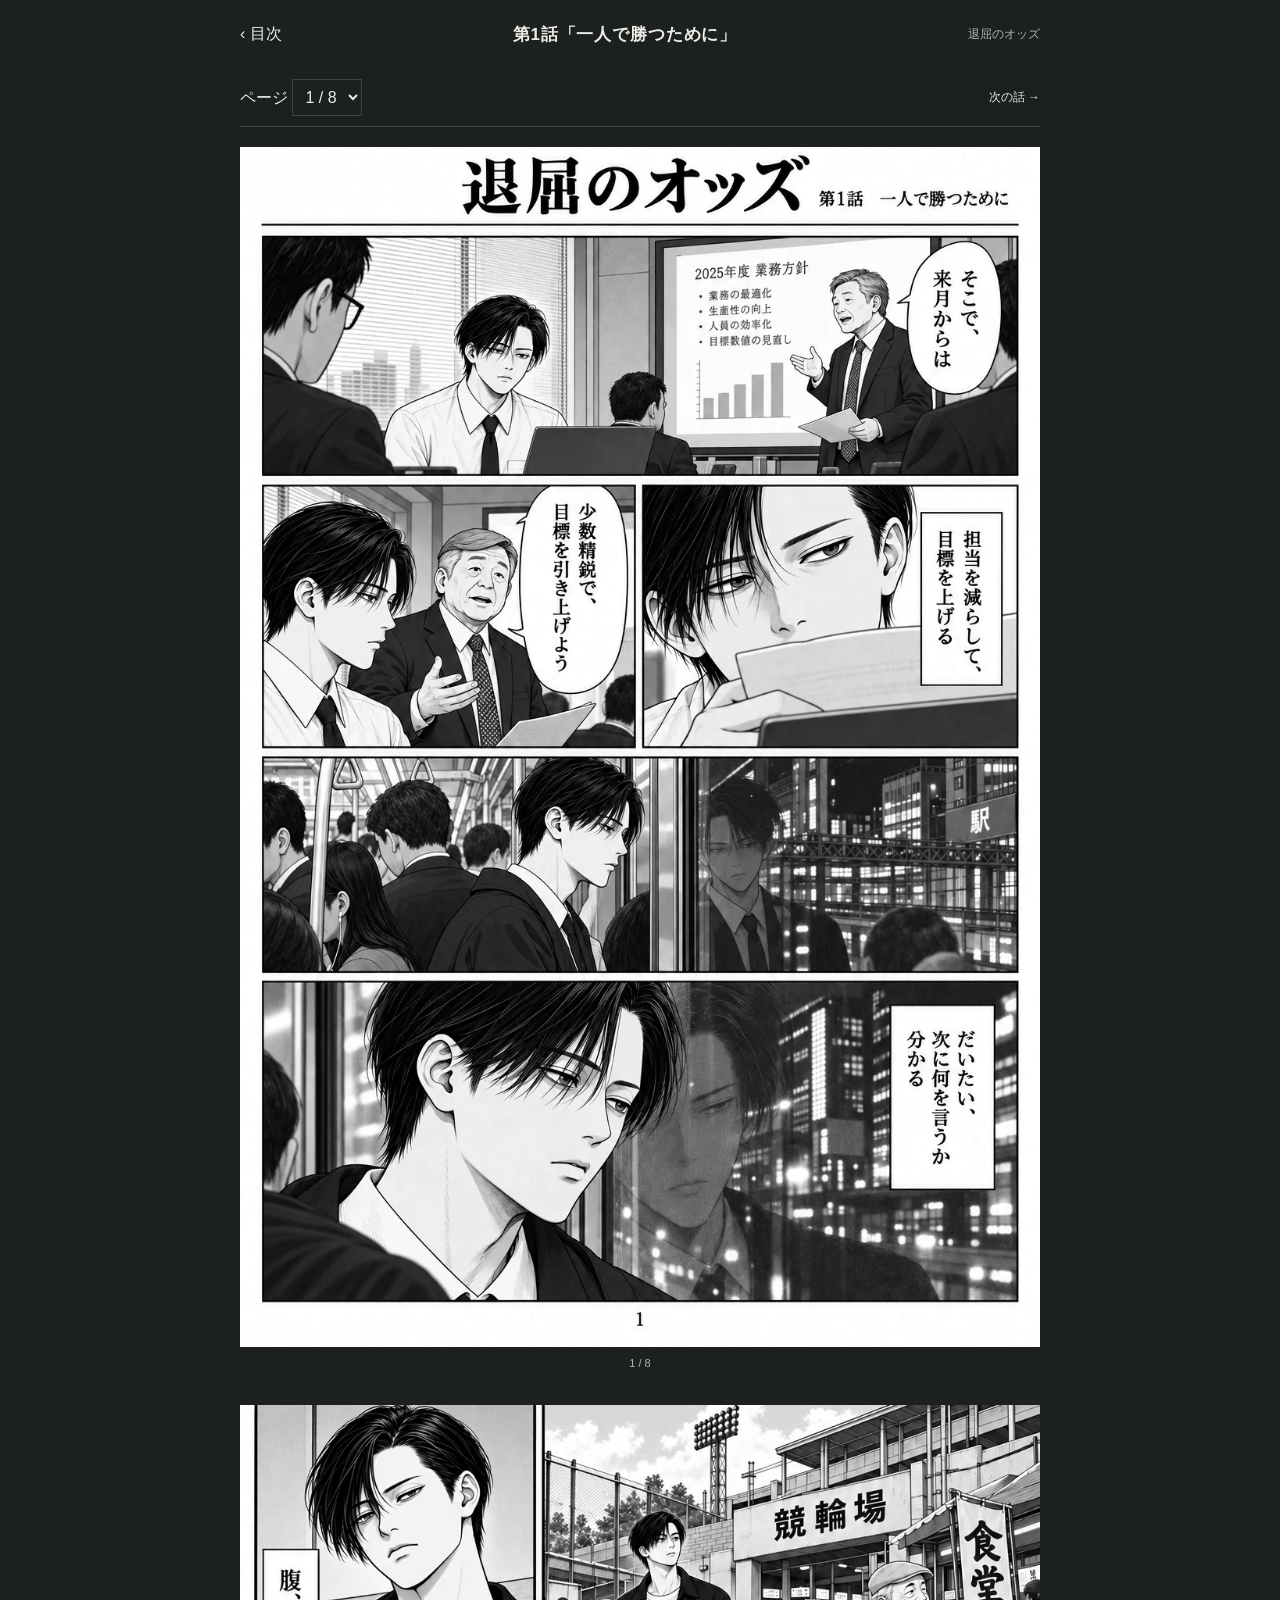
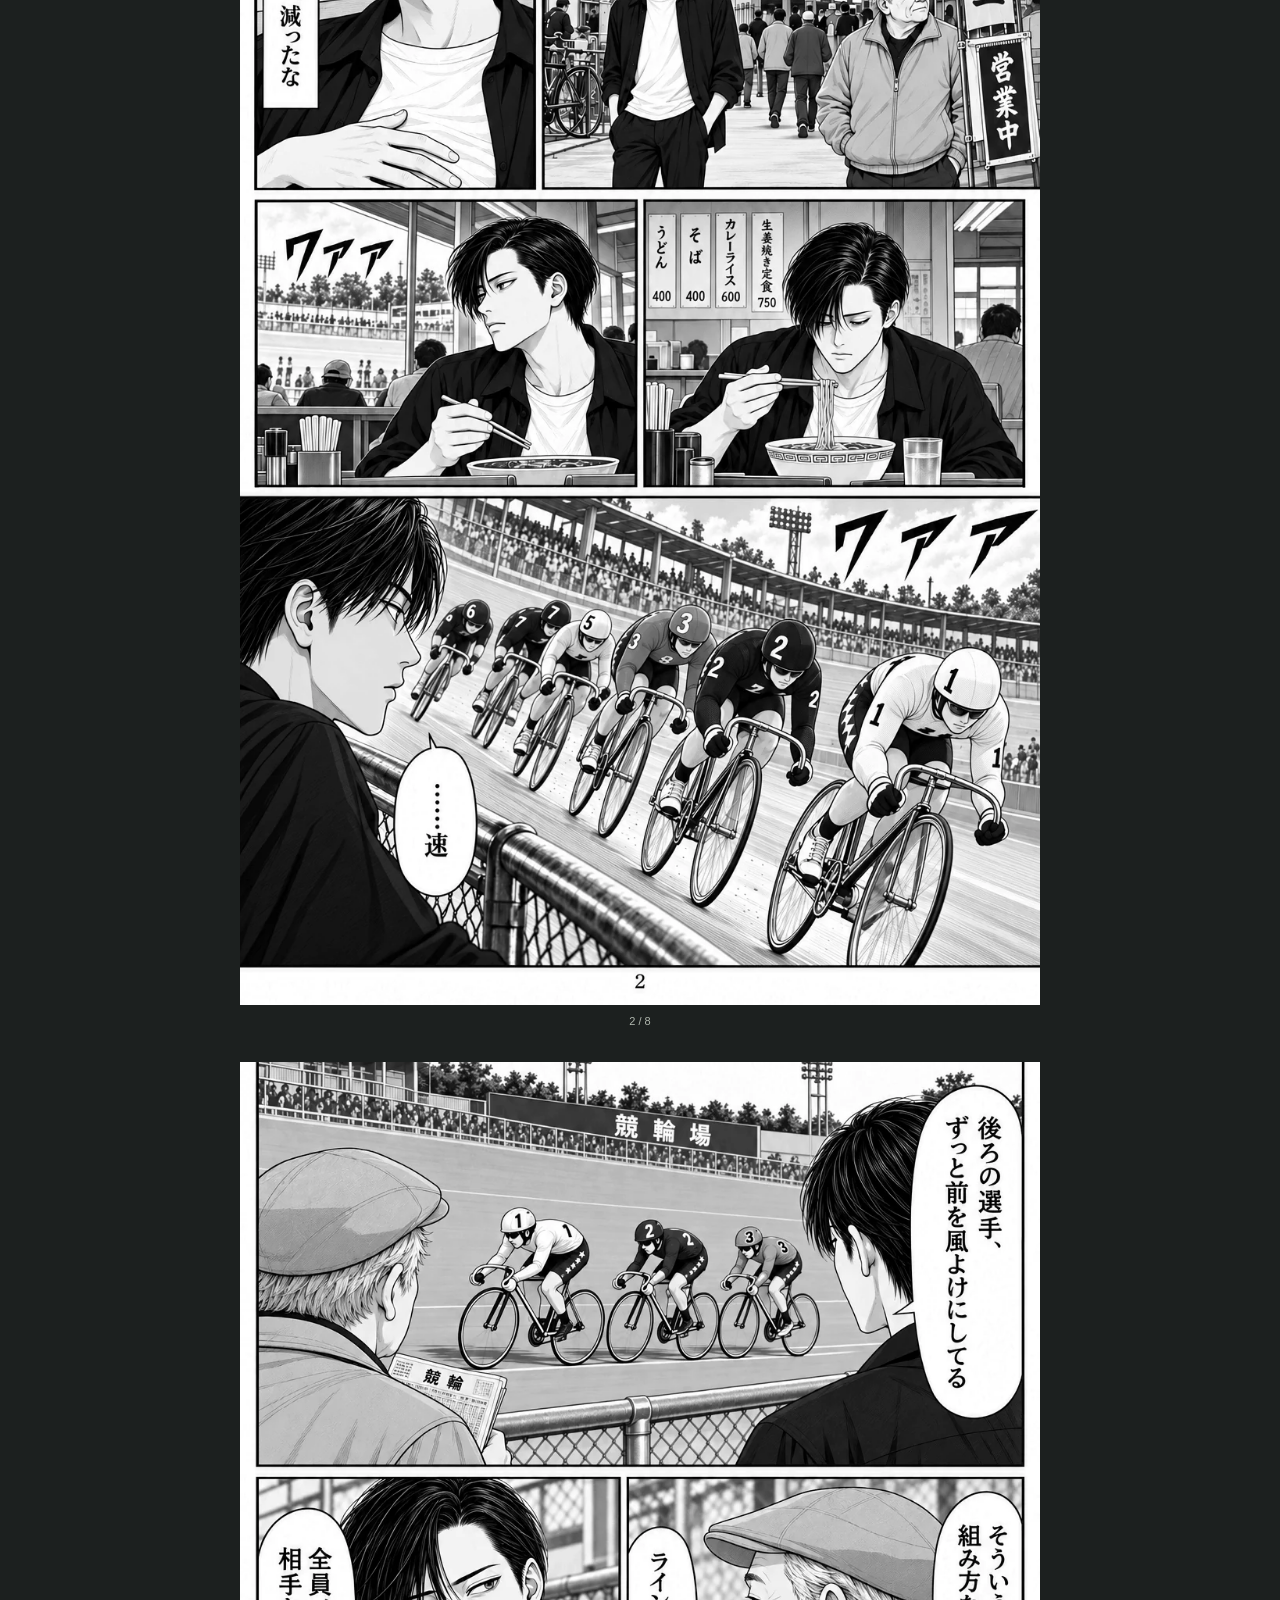
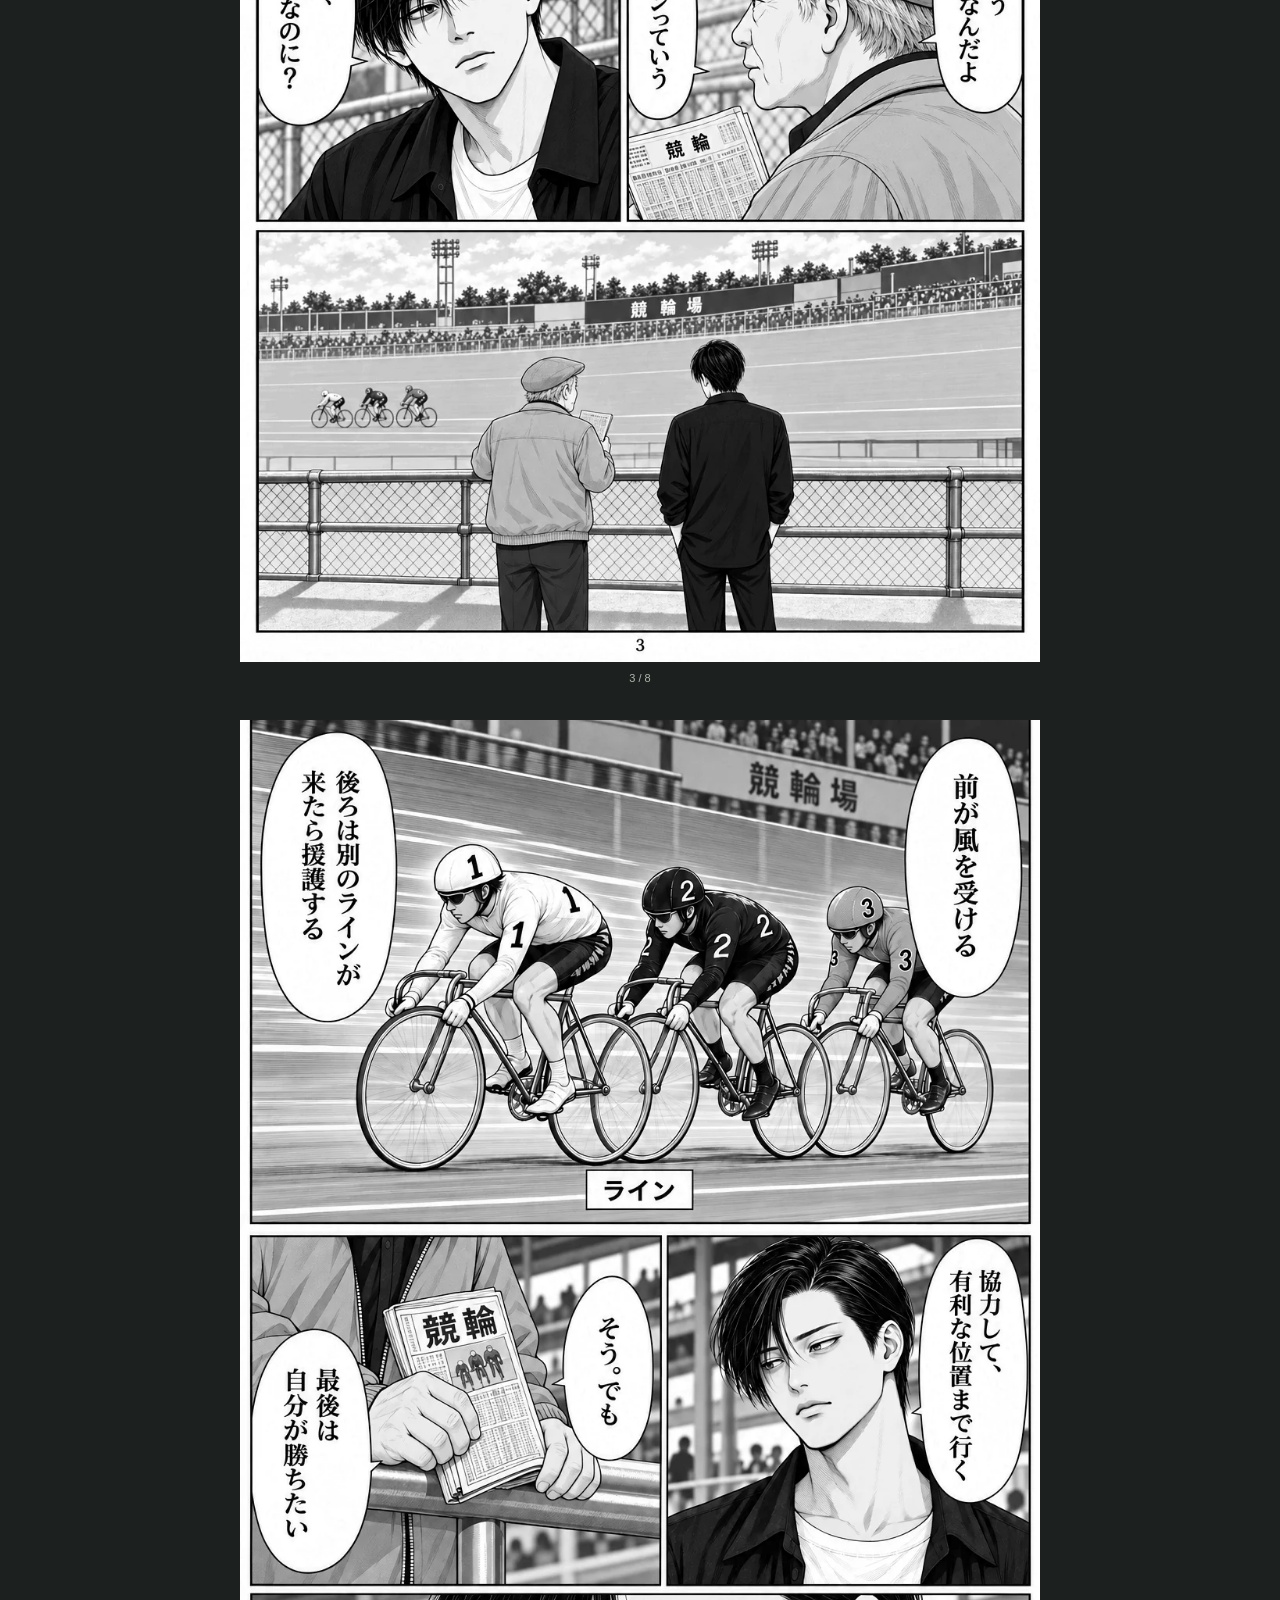
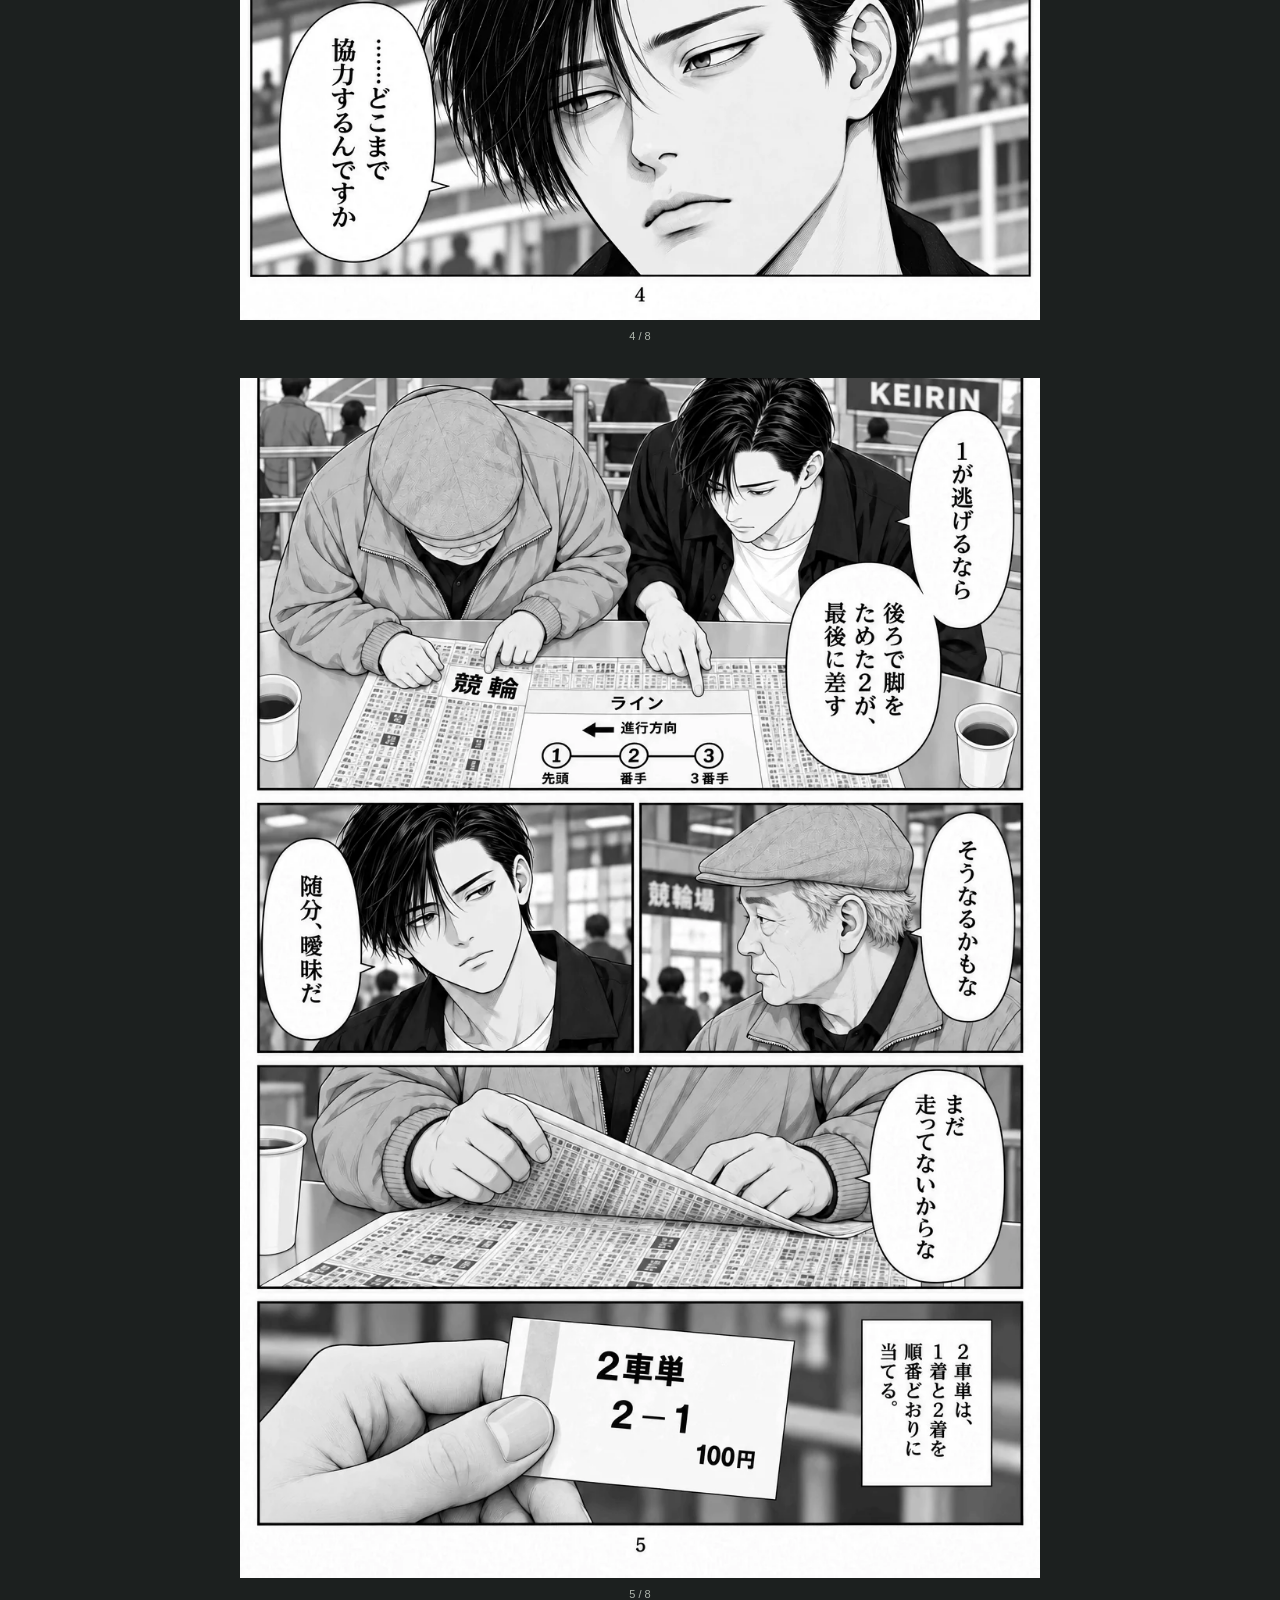
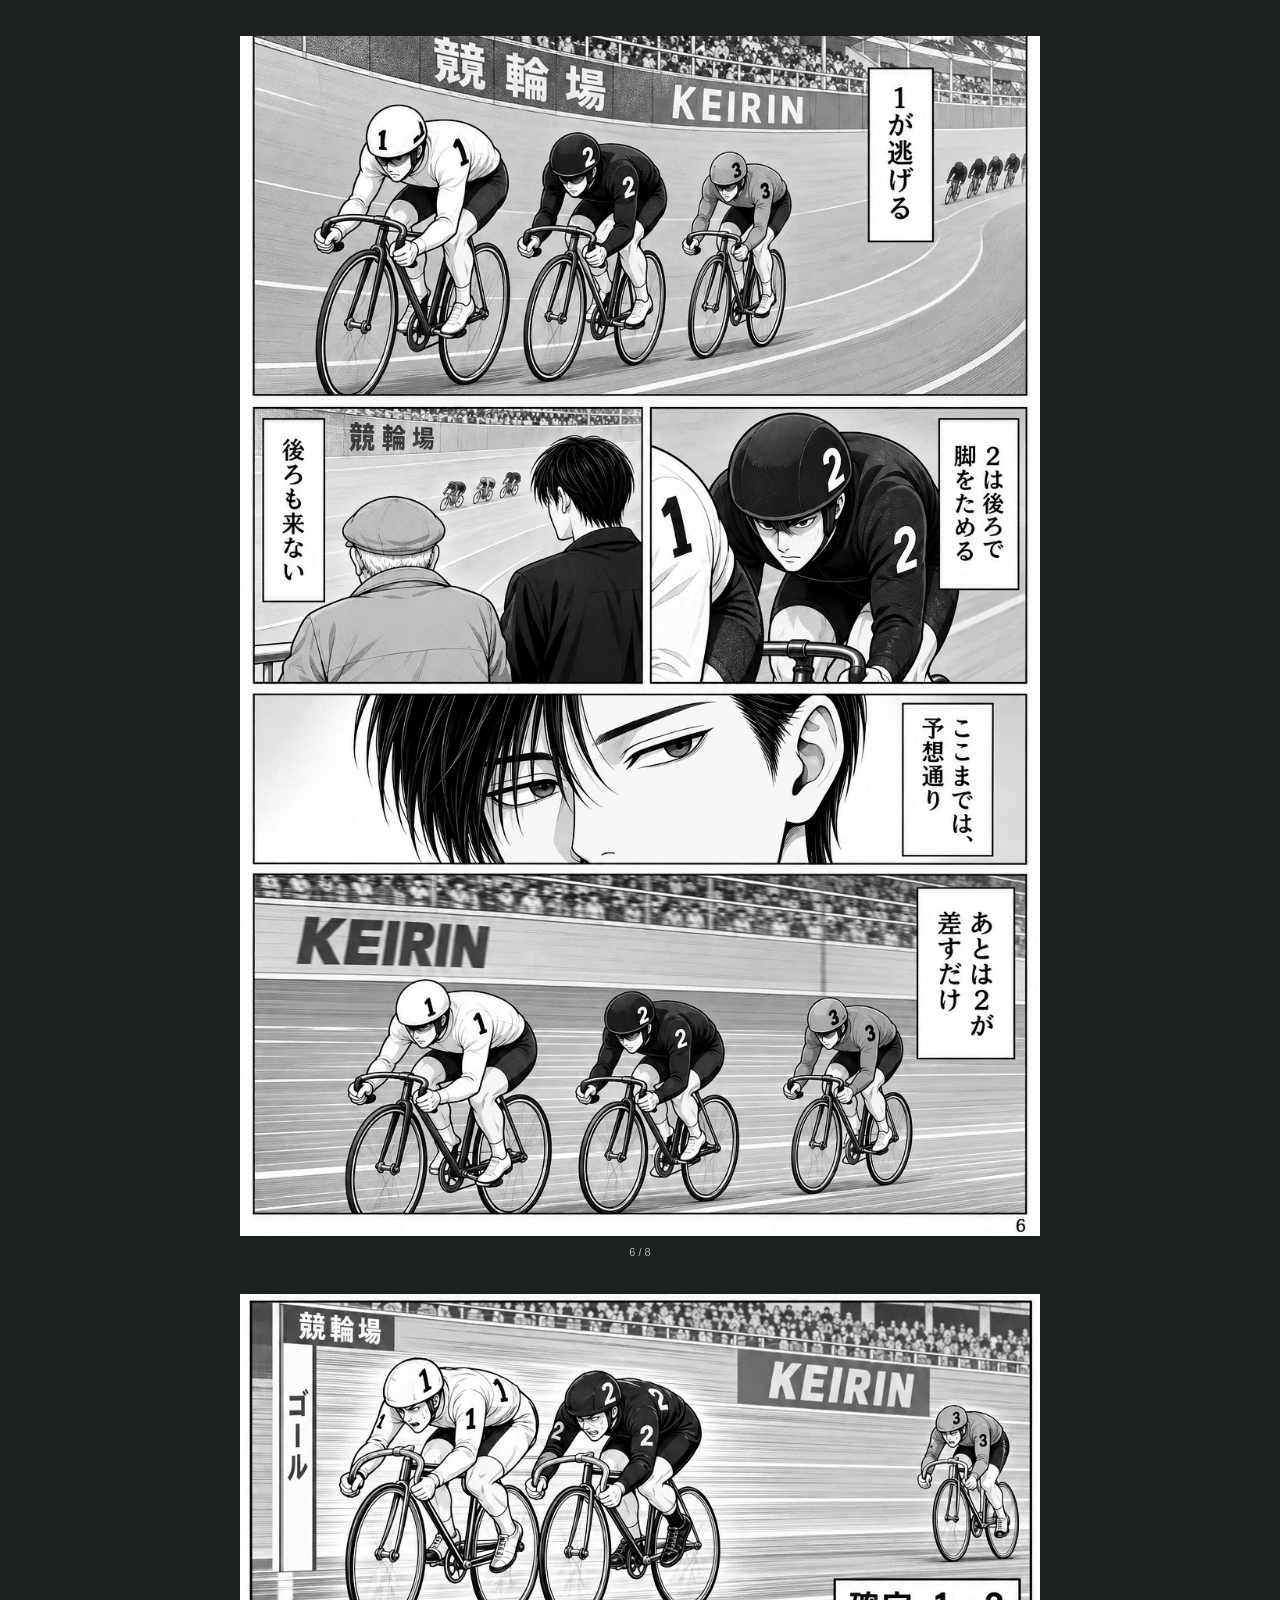
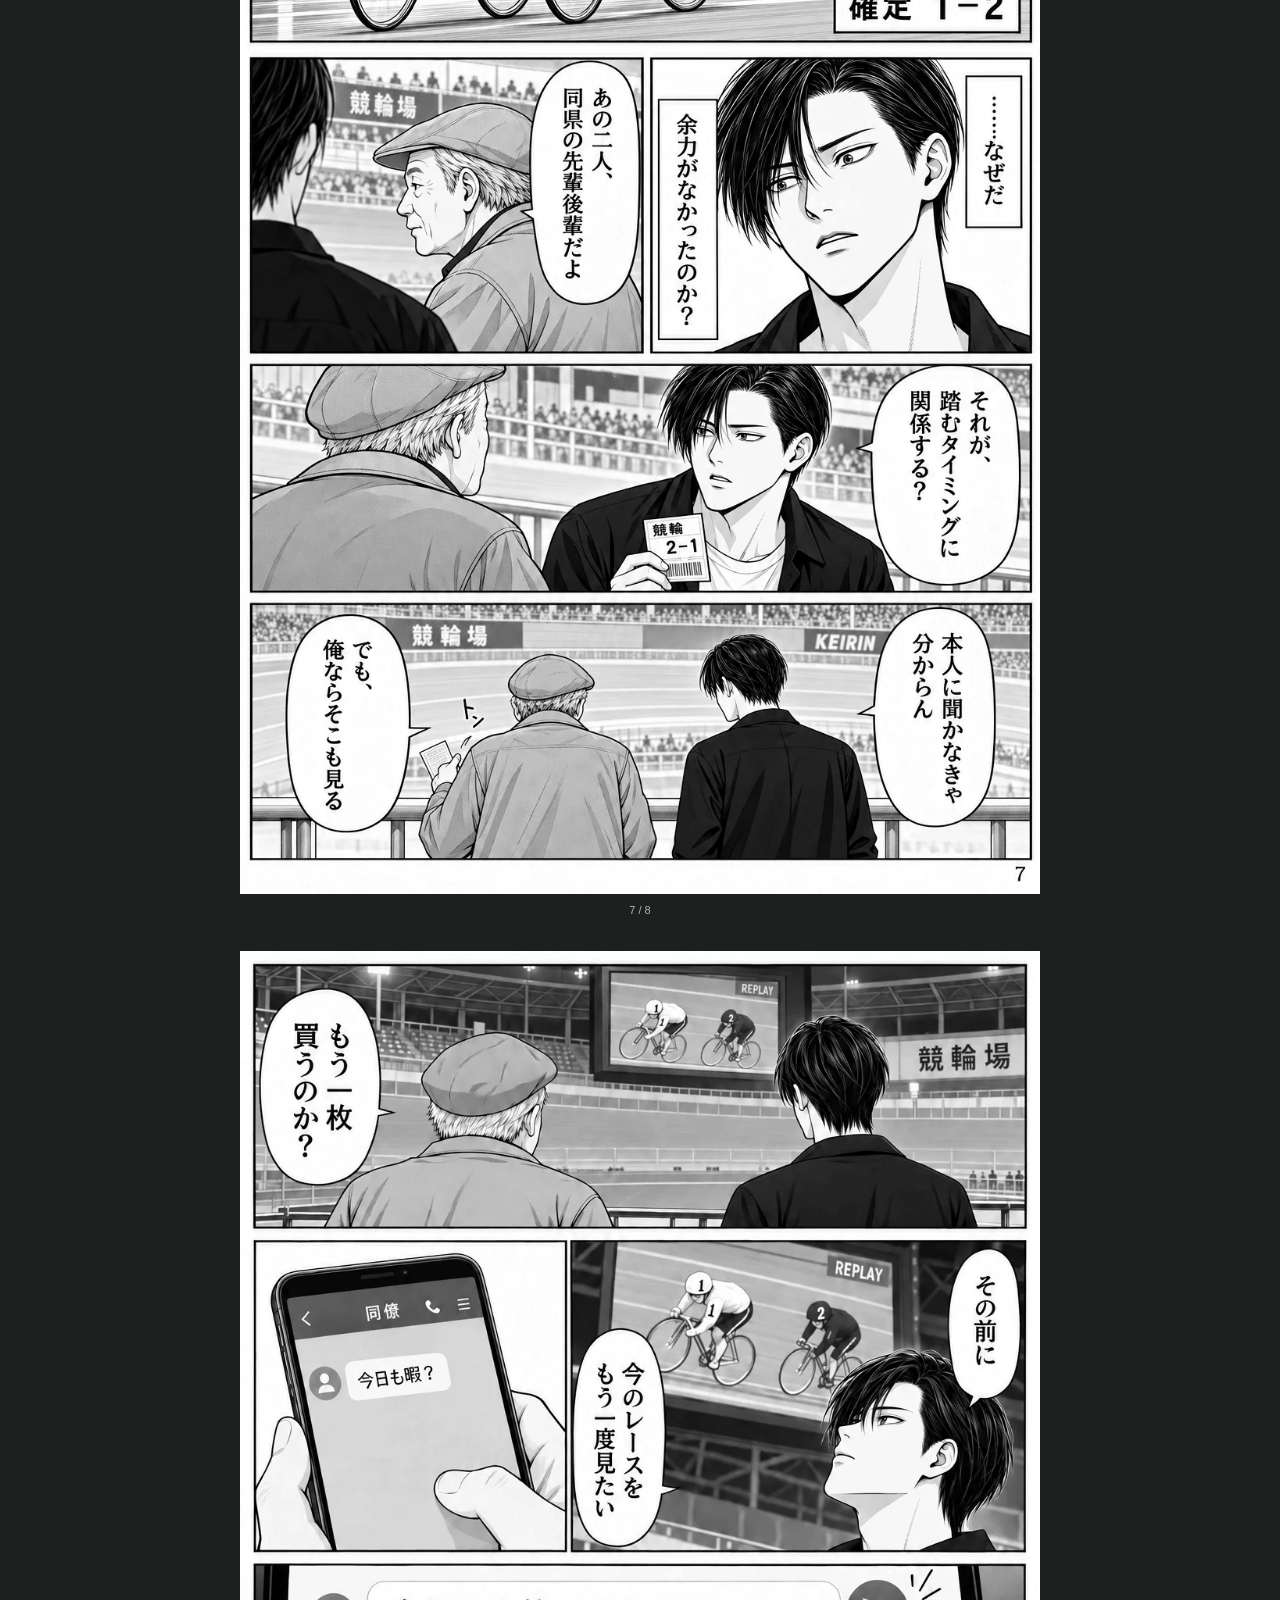
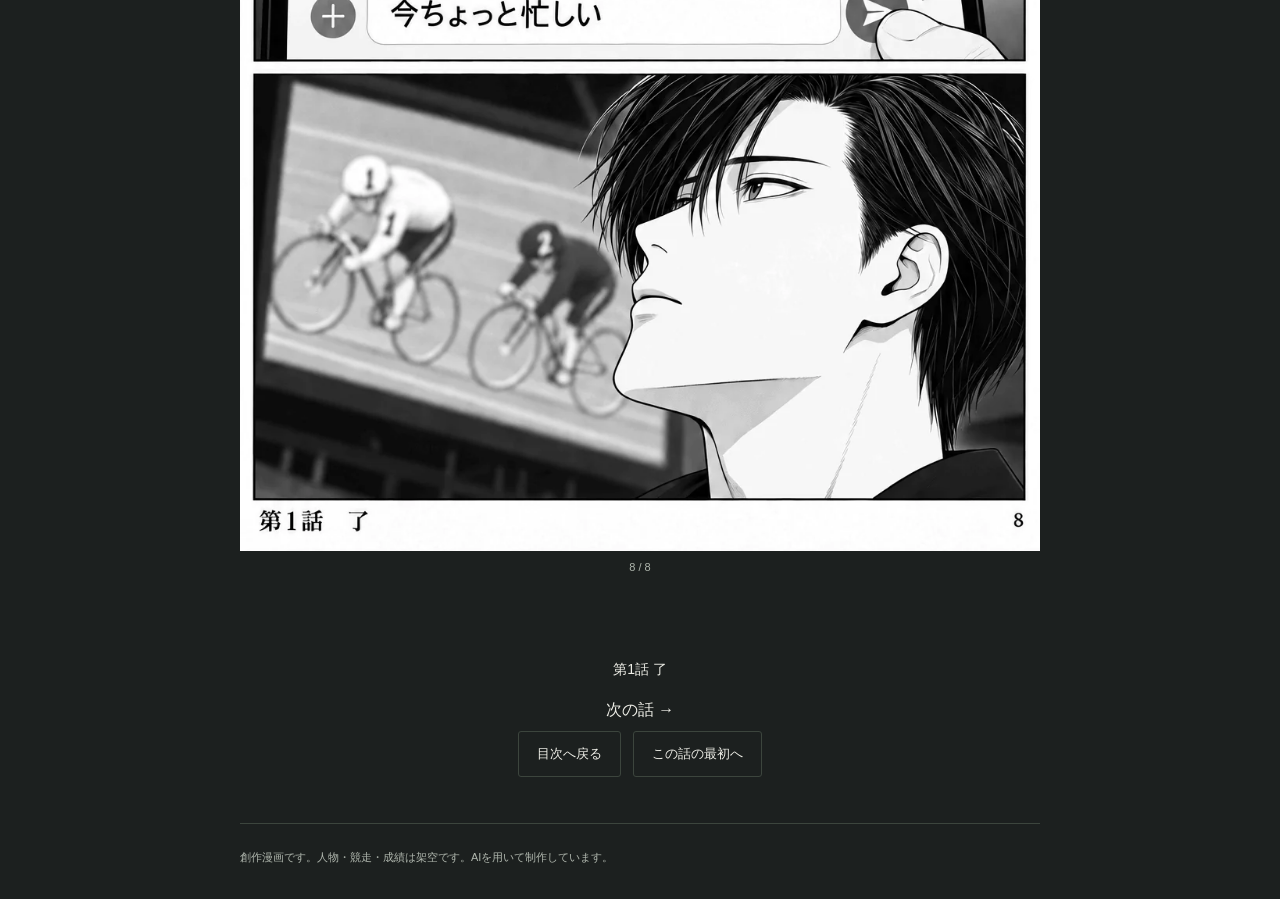
==== commit 94ac3bcd: "Serve manga pages as optimized monochrome WebP" ====
--- a/episodes/01/index.html
+++ b/episodes/01/index.html
@@ -1,8 +1,8 @@
-<!doctype html><html lang="ja"><head><meta charset="utf-8"><meta name="viewport" content="width=device-width,initial-scale=1"><meta name="theme-color" content="#1c201f"><title>第1話「一人で勝つために」｜退屈のオッズ</title><link rel="stylesheet" href="../../styles.css"></head><body class="reader"><a class="skip" href="#p1">本文へ</a><header class="reader-head wrap"><a href="../../index.html">‹ 目次</a><h1>第1話「一人で勝つために」</h1><span class="muted">退屈のオッズ</span></header><nav class="wrap readerbar" aria-label="話とページ"><label>ページ <select id="jump" aria-label="表示ページ"><option value="1">1 / 8</option><option value="2">2 / 8</option><option value="3">3 / 8</option><option value="4">4 / 8</option><option value="5">5 / 8</option><option value="6">6 / 8</option><option value="7">7 / 8</option><option value="8">8 / 8</option></select></label><div class="links"><a href="../02/">次の話 →</a></div></nav><main class="pages"><figure id="p1"><img src="page-01.png" width="1024" height="1536" alt="退屈のオッズ 第1話 1ページ" fetchpriority="high" decoding="async"><figcaption>1 / 8</figcaption></figure>
-<figure id="p2"><img src="page-02.png" width="1024" height="1536" alt="退屈のオッズ 第1話 2ページ" loading="lazy" decoding="async"><figcaption>2 / 8</figcaption></figure>
-<figure id="p3"><img src="page-03.png" width="1024" height="1536" alt="退屈のオッズ 第1話 3ページ" loading="lazy" decoding="async"><figcaption>3 / 8</figcaption></figure>
-<figure id="p4"><img src="page-04.png" width="1024" height="1536" alt="退屈のオッズ 第1話 4ページ" loading="lazy" decoding="async"><figcaption>4 / 8</figcaption></figure>
-<figure id="p5"><img src="page-05.png" width="1024" height="1536" alt="退屈のオッズ 第1話 5ページ" loading="lazy" decoding="async"><figcaption>5 / 8</figcaption></figure>
-<figure id="p6"><img src="page-06.png" width="1024" height="1536" alt="退屈のオッズ 第1話 6ページ" loading="lazy" decoding="async"><figcaption>6 / 8</figcaption></figure>
-<figure id="p7"><img src="page-07.png" width="1024" height="1536" alt="退屈のオッズ 第1話 7ページ" loading="lazy" decoding="async"><figcaption>7 / 8</figcaption></figure>
-<figure id="p8"><img src="page-08.png" width="1024" height="1536" alt="退屈のオッズ 第1話 8ページ" loading="lazy" decoding="async"><figcaption>8 / 8</figcaption></figure></main><section class="reader-end"><p>第1話 了</p><div class="links"><a href="../02/">次の話 →</a></div><a class="btn" href="../../index.html">目次へ戻る</a><a class="btn" href="#p1">この話の最初へ</a></section><footer class="wrap">創作漫画です。人物・競走・成績は架空です。AIを用いて制作しています。</footer><script src="../../reader.js"></script></body></html>+<!doctype html><html lang="ja"><head><meta charset="utf-8"><meta name="viewport" content="width=device-width,initial-scale=1"><meta name="theme-color" content="#1c201f"><title>第1話「一人で勝つために」｜退屈のオッズ</title><link rel="stylesheet" href="../../styles.css"></head><body class="reader"><a class="skip" href="#p1">本文へ</a><header class="reader-head wrap"><a href="../../index.html">‹ 目次</a><h1>第1話「一人で勝つために」</h1><span class="muted">退屈のオッズ</span></header><nav class="wrap readerbar" aria-label="話とページ"><label>ページ <select id="jump" aria-label="表示ページ"><option value="1">1 / 8</option><option value="2">2 / 8</option><option value="3">3 / 8</option><option value="4">4 / 8</option><option value="5">5 / 8</option><option value="6">6 / 8</option><option value="7">7 / 8</option><option value="8">8 / 8</option></select></label><div class="links"><a href="../02/">次の話 →</a></div></nav><main class="pages"><figure id="p1"><img src="page-01.webp" width="1024" height="1536" alt="退屈のオッズ 第1話 1ページ" fetchpriority="high" decoding="async"><figcaption>1 / 8</figcaption></figure>
+<figure id="p2"><img src="page-02.webp" width="1024" height="1536" alt="退屈のオッズ 第1話 2ページ" loading="lazy" decoding="async"><figcaption>2 / 8</figcaption></figure>
+<figure id="p3"><img src="page-03.webp" width="1024" height="1536" alt="退屈のオッズ 第1話 3ページ" loading="lazy" decoding="async"><figcaption>3 / 8</figcaption></figure>
+<figure id="p4"><img src="page-04.webp" width="1024" height="1536" alt="退屈のオッズ 第1話 4ページ" loading="lazy" decoding="async"><figcaption>4 / 8</figcaption></figure>
+<figure id="p5"><img src="page-05.webp" width="1024" height="1536" alt="退屈のオッズ 第1話 5ページ" loading="lazy" decoding="async"><figcaption>5 / 8</figcaption></figure>
+<figure id="p6"><img src="page-06.webp" width="1024" height="1536" alt="退屈のオッズ 第1話 6ページ" loading="lazy" decoding="async"><figcaption>6 / 8</figcaption></figure>
+<figure id="p7"><img src="page-07.webp" width="1024" height="1536" alt="退屈のオッズ 第1話 7ページ" loading="lazy" decoding="async"><figcaption>7 / 8</figcaption></figure>
+<figure id="p8"><img src="page-08.webp" width="1024" height="1536" alt="退屈のオッズ 第1話 8ページ" loading="lazy" decoding="async"><figcaption>8 / 8</figcaption></figure></main><section class="reader-end"><p>第1話 了</p><div class="links"><a href="../02/">次の話 →</a></div><a class="btn" href="../../index.html">目次へ戻る</a><a class="btn" href="#p1">この話の最初へ</a></section><footer class="wrap">創作漫画です。人物・競走・成績は架空です。AIを用いて制作しています。</footer><script src="../../reader.js"></script></body></html>
